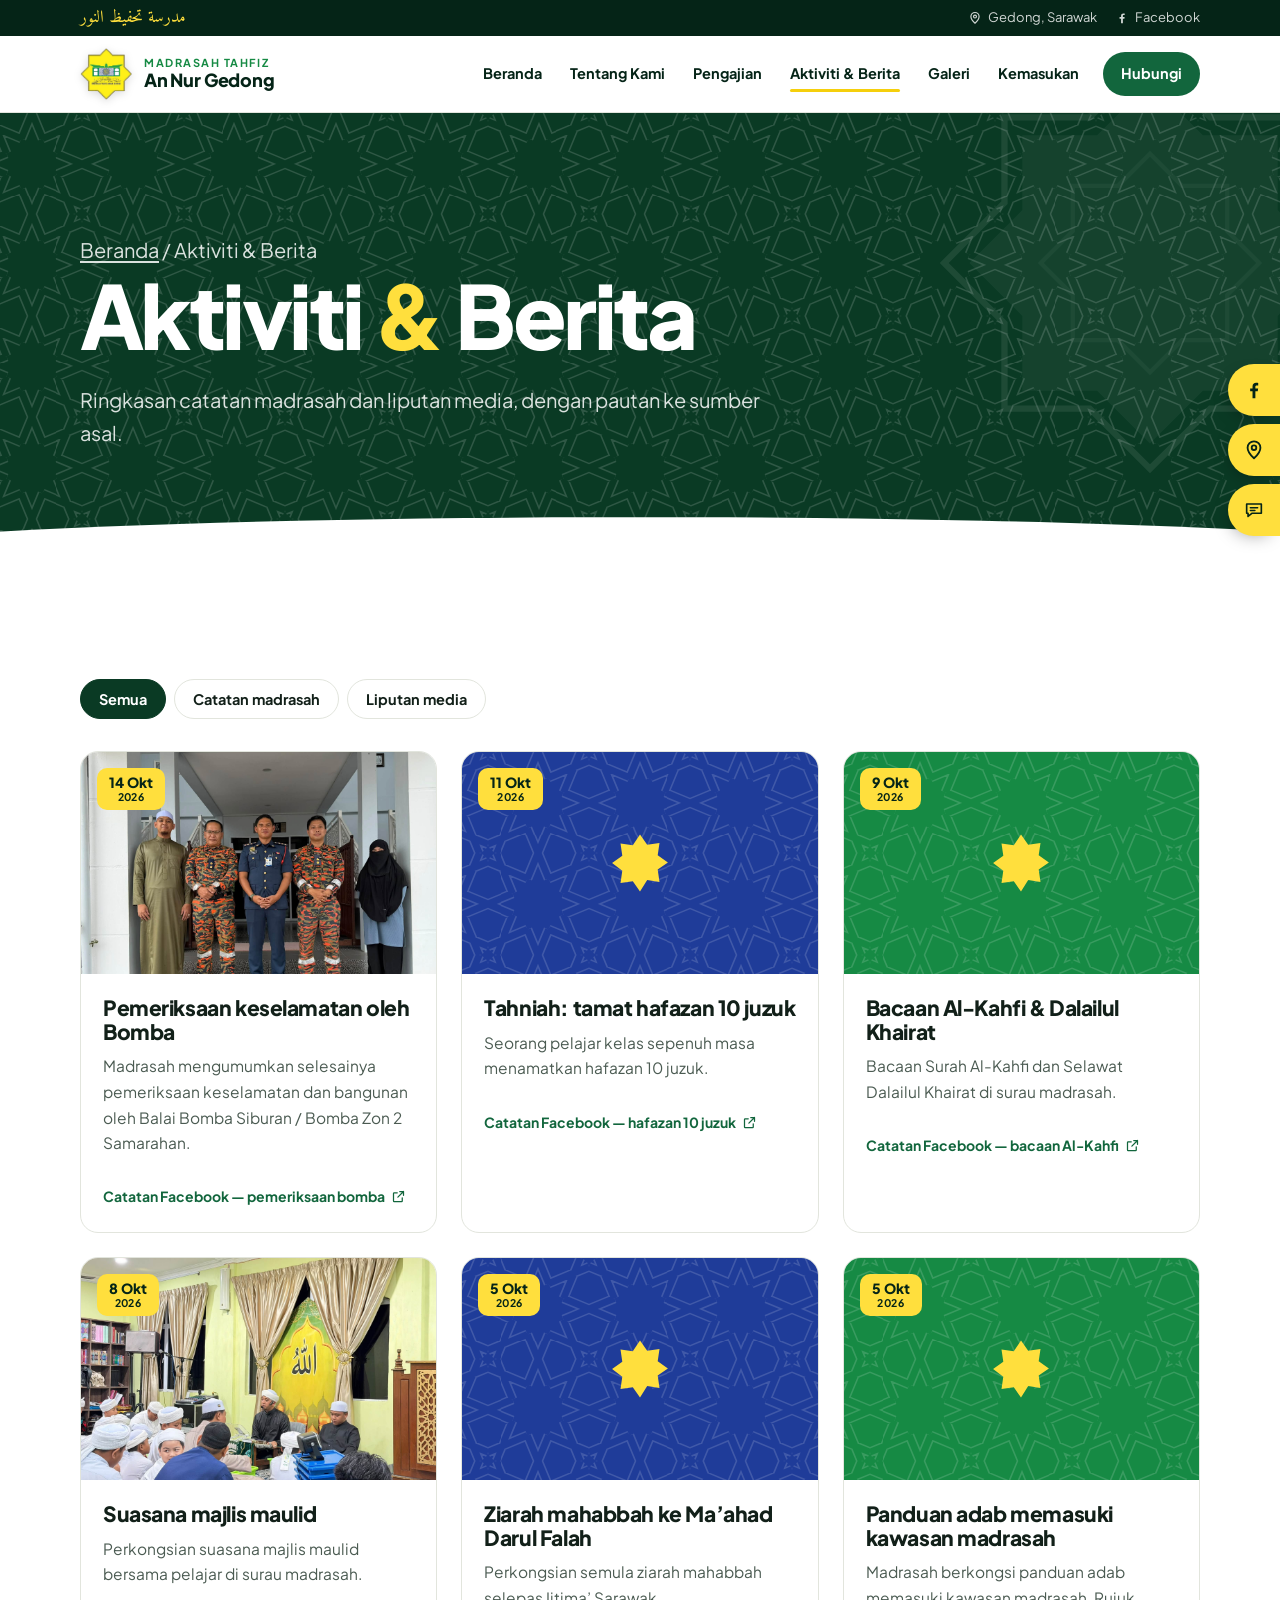
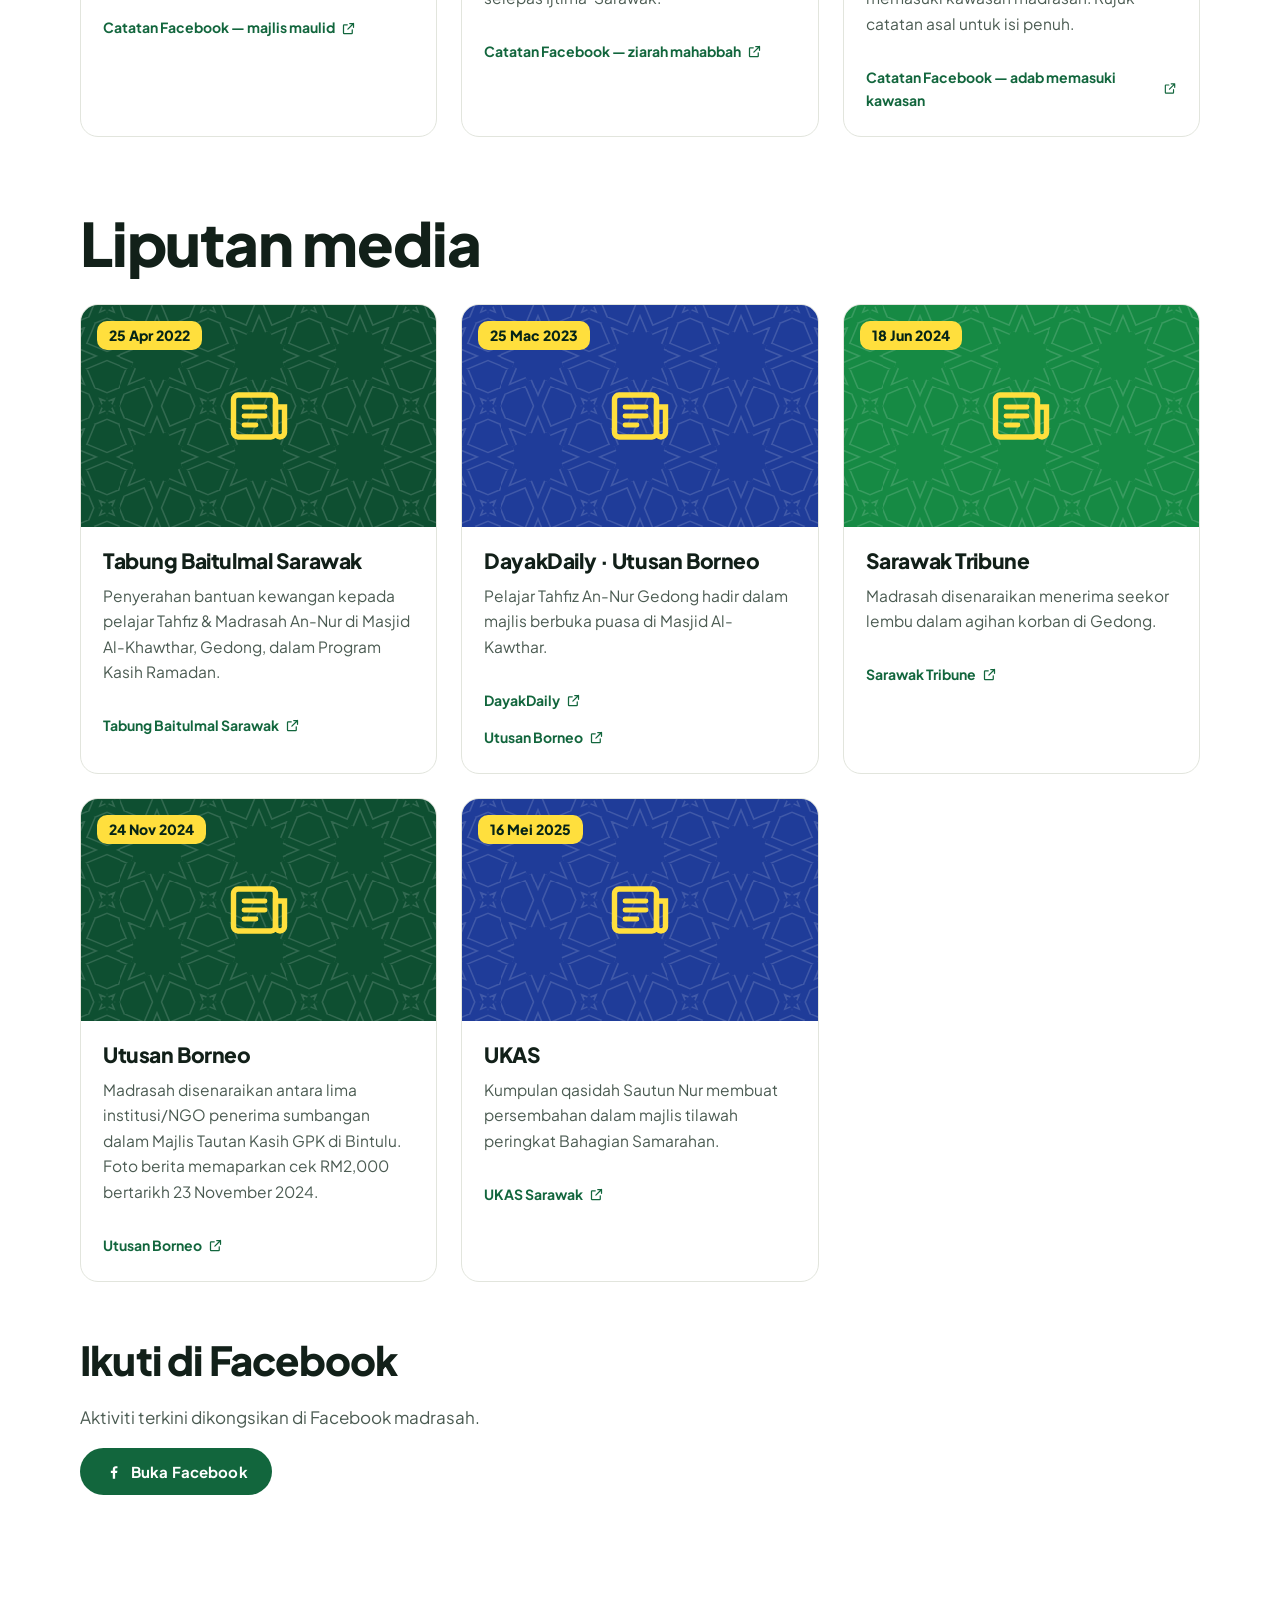
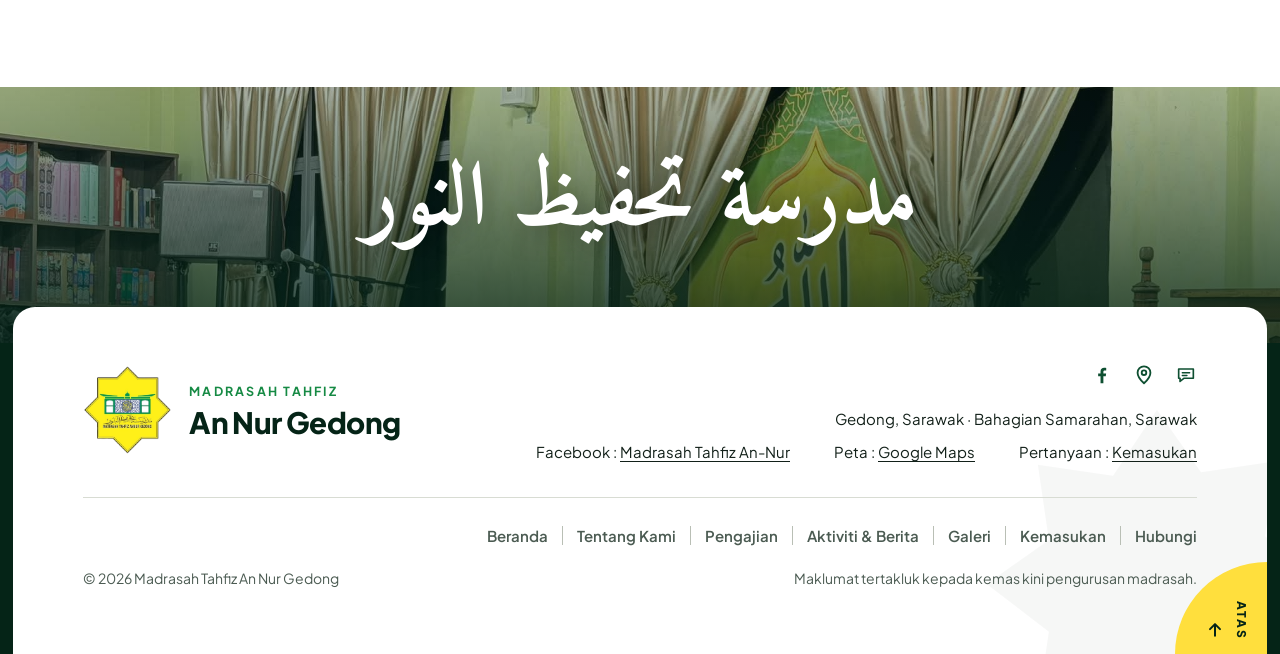
==== aktiviti.html @ 09a15e5c "Laman Madrasah Tahfiz An Nur Gedong — versi pratonton awam Co-Authored-By: Claude Sonnet 5.5 <norepl" ====
<!doctype html>
<html lang="ms">
<head>
  <meta charset="utf-8">
  <meta name="viewport" content="width=device-width, initial-scale=1">
  <title>Aktiviti & Berita — Madrasah Tahfiz An Nur Gedong</title>
  <meta name="description" content="Aktiviti madrasah dan liputan media mengenai Madrasah Tahfiz An Nur Gedong.">
  <!-- Draf: buang baris noindex apabila laman diluluskan untuk diterbitkan -->
  <meta name="robots" content="noindex, nofollow">
  <meta name="theme-color" content="#0A3A24">
  <link rel="icon" href="assets/img/logo/logo-asal-lutsinar.png">
  <link rel="preconnect" href="https://fonts.googleapis.com">
  <link rel="preconnect" href="https://fonts.gstatic.com" crossorigin>
  <link rel="stylesheet" href="https://fonts.googleapis.com/css2?family=Amiri:wght@400;700&family=Plus+Jakarta+Sans:wght@400;500;600;700;800&display=swap">
  <link rel="stylesheet" href="assets/css/gaya.css">
</head>
<body data-halaman="aktiviti">
  <div id="kepala"></div>
  <main id="utama" tabindex="-1">
    <noscript><div style="padding:40px 20px;text-align:center">Sila hidupkan JavaScript untuk memaparkan laman ini.</div></noscript>
  </main>
  <div id="kaki"></div>
  <script src="kandungan/kandungan.js"></script>
  <script src="assets/js/app.js"></script>
</body>
</html>
---- assets/css/gaya.css ----
/* =========================================================
   Madrasah Tahfiz An Nur Gedong — gaya laman
   Warna diambil daripada logo: hijau, kuning, biru
   ========================================================= */

:root {
  --hijau-950: #052417;
  --hijau-900: #0A3A24;
  --hijau-800: #0E4F31;
  --hijau-700: #12663D;
  --hijau-600: #168A44;
  --hijau-100: #DDF0E2;
  --hijau-50:  #EFF7F1;

  --kuning-500: #F5CF0C;
  --kuning-400: #FFDF3D;
  --kuning-200: #FFF0A3;
  --kuning-50:  #FFFBE6;

  --biru-950: #0C1A45;
  --biru-900: #13286A;
  --biru-700: #1F3C99;
  --biru-500: #3A5BC7;
  --biru-100: #E3E9FA;

  --krim: #FAF8F1;
  --putih: #FFFFFF;
  --teks: #122019;
  --teks-lembut: #4B5B52;
  --garis: #E2E5DD;

  --fon: "Plus Jakarta Sans", system-ui, -apple-system, "Segoe UI", sans-serif;
  --fon-arab: "Amiri", "Traditional Arabic", serif;

  --lebar: 1200px;
  --gutter: clamp(16px, 4vw, 40px);
  --radius: 18px;
  --radius-kecil: 10px;
  --bayang: 0 18px 40px -18px rgba(5, 36, 23, .35);
  --peralihan: 240ms cubic-bezier(.2, .7, .2, 1);

  --tinggi-kepala: 76px;
}

*, *::before, *::after { box-sizing: border-box; }

html { scroll-behavior: smooth; -webkit-text-size-adjust: 100%; }
@media (prefers-reduced-motion: reduce) {
  html { scroll-behavior: auto; }
  *, *::before, *::after { animation-duration: .01ms !important; animation-iteration-count: 1 !important; transition-duration: .01ms !important; }
}

body.ada-bar-draf { padding-bottom: 52px; }
@media (max-width: 720px) {
  body.ada-bar-draf { padding-bottom: 84px; }
  .bar-draf__teks > span { display: none; }
  .bar-draf .bekas { flex-wrap: nowrap; gap: 8px; }
  .bar-draf button, .bar-draf a { font-size: 12px; padding: 5px 9px; }
}
body {
  margin: 0;
  font-family: var(--fon);
  font-size: 17px;
  line-height: 1.65;
  color: var(--teks);
  background: var(--putih);
  overflow-x: hidden;
}

img { max-width: 100%; display: block; }
a { color: var(--hijau-700); text-underline-offset: 3px; }
a:hover { color: var(--hijau-900); }
h1, h2, h3, h4 { line-height: 1.12; margin: 0 0 .5em; letter-spacing: -.02em; font-weight: 800; }
p { margin: 0 0 1em; }
ul { padding-left: 1.2em; }

:focus-visible { outline: 3px solid var(--kuning-500); outline-offset: 3px; border-radius: 4px; }

.sr-only { position: absolute; width: 1px; height: 1px; padding: 0; margin: -1px; overflow: hidden; clip: rect(0,0,0,0); white-space: nowrap; border: 0; }

.lompat {
  position: absolute; left: 16px; top: -60px; z-index: 200;
  background: var(--kuning-400); color: var(--hijau-950); padding: 10px 16px;
  border-radius: 999px; font-weight: 700; text-decoration: none;
}
.lompat:focus { top: 12px; }

.bekas { width: 100%; max-width: var(--lebar); margin: 0 auto; padding: 0 var(--gutter); }

.arab { font-family: var(--fon-arab); direction: rtl; font-weight: 700; }

/* ---------- Butang ---------- */
.btn {
  display: inline-flex; align-items: center; gap: .55em;
  padding: .85em 1.5em; border-radius: 999px;
  font: 700 15px/1.2 var(--fon); letter-spacing: .01em;
  text-decoration: none; border: 2px solid transparent; cursor: pointer;
  transition: transform var(--peralihan), background var(--peralihan), color var(--peralihan), border-color var(--peralihan);
}
.btn:hover { transform: translateY(-2px); }
.btn svg { width: 18px; height: 18px; flex: none; }
.btn--kuning { background: var(--kuning-400); color: var(--hijau-950); }
.btn--kuning:hover { background: var(--kuning-500); color: var(--hijau-950); }
.btn--hijau { background: var(--hijau-700); color: #fff; }
.btn--hijau:hover { background: var(--hijau-800); color: #fff; }
.btn--garis { border-color: currentColor; color: inherit; background: transparent; }
.btn--garis-putih { border-color: rgba(255,255,255,.7); color: #fff; }
.btn--garis-putih:hover { background: #fff; color: var(--hijau-900); border-color: #fff; }
.btn[disabled], .btn[aria-disabled="true"] { opacity: .55; cursor: not-allowed; transform: none; }

/* ---------- Bar draf & lencana status ---------- */
.bar-draf {
  position: fixed; left: 0; right: 0; bottom: 0; z-index: 120; box-shadow: 0 -8px 24px -12px rgba(0,0,0,.35);
  background: repeating-linear-gradient(-45deg, var(--kuning-400) 0 14px, var(--kuning-500) 14px 28px);
  color: var(--hijau-950); font-size: 14px; font-weight: 600;
}
.bar-draf .bekas { display: flex; gap: 12px 20px; align-items: center; justify-content: space-between; flex-wrap: wrap; padding-top: 8px; padding-bottom: 8px; }
.bar-draf__teks { display: flex; gap: 10px; align-items: center; }
.bar-draf__teks strong { background: var(--hijau-950); color: var(--kuning-400); padding: 2px 10px; border-radius: 999px; font-size: 12px; letter-spacing: .08em; text-transform: uppercase; }
.bar-draf__aksi { display: flex; gap: 8px; flex-wrap: wrap; }
.bar-draf button, .bar-draf a {
  font: 700 13px var(--fon); padding: 6px 12px; border-radius: 999px; cursor: pointer;
  background: rgba(255,255,255,.75); border: 1px solid rgba(5,36,23,.25); color: var(--hijau-950); text-decoration: none;
}
.bar-draf button:hover, .bar-draf a:hover { background: #fff; }
.mod-awam .bar-draf { background: var(--hijau-950); color: #fff; }
.mod-awam .bar-draf__teks strong { background: var(--kuning-400); color: var(--hijau-950); }

.lencana {
  display: inline-flex; align-items: center; gap: 5px; vertical-align: middle;
  font: 700 11px/1.3 var(--fon); letter-spacing: .03em; text-transform: uppercase;
  padding: 3px 8px; border-radius: 6px; border: 1px solid; text-decoration: none; white-space: nowrap;
  margin: 2px 4px 2px 0;
}
.lencana::before { content: ""; width: 6px; height: 6px; border-radius: 50%; background: currentColor; }
a.lencana:hover { filter: brightness(.9); }
.lencana--rasmi { color: #0B5D2E; background: #E1F5E7; border-color: #9FD7B1; }
.lencana--facebook { color: #1F3C99; background: #E6ECFC; border-color: #A9BCF0; }
.lencana--media { color: #6B3FA0; background: #F1EAFB; border-color: #CDB6EE; }
.lencana--sekunder { color: #8A5A00; background: #FFF3D6; border-color: #F0CF85; }
.lencana--perlu-sahkan { color: #A12B12; background: #FFE9E2; border-color: #F5B4A1; }
.lencana--editorial { color: #4A4F57; background: #EEF0F2; border-color: #C7CCD3; }
.nota-draf {
  display: block; margin-top: 8px; padding: 8px 12px; border-left: 3px solid #F5B4A1;
  background: #FFF6F2; color: #7A2A16; font-size: 13.5px; line-height: 1.5; border-radius: 0 8px 8px 0;
}
.atas-gelap .nota-draf { background: rgba(255,255,255,.1); color: #FFD9CC; border-left-color: #F5B4A1; }
.mod-awam .lencana, .mod-awam .nota-draf, .mod-awam [data-draf-sahaja] { display: none !important; }

/* ---------- Kepala (header) ---------- */
.kepala { position: sticky; top: 0; z-index: 100; }
.kepala__utiliti { background: var(--hijau-950); color: rgba(255,255,255,.82); font-size: 13px; }
.kepala__utiliti .bekas { display: flex; justify-content: space-between; align-items: center; height: 36px; gap: 16px; }
.kepala__utiliti a { color: rgba(255,255,255,.82); text-decoration: none; display: inline-flex; gap: 6px; align-items: center; }
.kepala__utiliti a:hover { color: var(--kuning-400); }
.kepala__utiliti svg { width: 14px; height: 14px; }
.kepala__utiliti .arab { font-size: 17px; color: var(--kuning-400); font-weight: 400; white-space: nowrap; }
.kepala__utiliti-kanan { display: flex; gap: 18px; }
.kepala__lokasi { display: inline-flex; gap: 6px; align-items: center; }

.kepala__utama { background: rgba(255,255,255,.97); backdrop-filter: blur(10px); border-bottom: 1px solid var(--garis); transition: background var(--peralihan), border-color var(--peralihan), box-shadow var(--peralihan); }
.kepala__utama .bekas { display: flex; align-items: center; justify-content: space-between; height: var(--tinggi-kepala); gap: 20px; }

.jenama { display: flex; align-items: center; gap: 12px; text-decoration: none; color: var(--hijau-950); min-width: 0; }
.jenama img { width: 52px; height: 52px; object-fit: contain; flex: none; filter: drop-shadow(0 2px 4px rgba(0,0,0,.15)); }
.jenama__teks { display: flex; flex-direction: column; line-height: 1.15; min-width: 0; }
.jenama__kecil { font-size: 11px; font-weight: 700; letter-spacing: .14em; text-transform: uppercase; color: var(--hijau-600); }
.jenama__besar { font-size: 18px; font-weight: 800; letter-spacing: -.01em; white-space: nowrap; }

.nav { display: flex; align-items: center; gap: 4px; }
.nav a {
  position: relative; padding: 10px 12px; font-size: 14.5px; font-weight: 700; color: var(--hijau-950);
  text-decoration: none; border-radius: 8px; white-space: nowrap;
}
.nav a::after {
  content: ""; position: absolute; left: 12px; right: 12px; bottom: 4px; height: 3px; border-radius: 3px;
  background: var(--kuning-500); transform: scaleX(0); transform-origin: left; transition: transform var(--peralihan);
}
.nav a:hover::after, .nav a[aria-current="page"]::after { transform: scaleX(1); }
.nav .nav__cta { background: var(--hijau-700); color: #fff; padding: 10px 18px; border-radius: 999px; margin-left: 8px; }
.nav .nav__cta::after { display: none; }
.nav .nav__cta:hover { background: var(--hijau-800); color: #fff; }

.butang-menu {
  display: none; width: 46px; height: 46px; border-radius: 12px; border: 1px solid var(--garis);
  background: #fff; cursor: pointer; align-items: center; justify-content: center; color: var(--hijau-950);
}
.butang-menu svg { width: 22px; height: 22px; }

/* Kepala lutsinar di atas hero beranda */
.ada-hero .kepala { position: fixed; left: 0; right: 0; }
.ada-hero .kepala:not(.kepala--pekat) .kepala__utama { background: transparent; border-color: transparent; backdrop-filter: none; }
.ada-hero .kepala:not(.kepala--pekat) .jenama,
.ada-hero .kepala:not(.kepala--pekat) .nav a:not(.nav__cta) { color: #fff; }
.ada-hero .kepala:not(.kepala--pekat) .jenama__kecil { color: var(--kuning-400); }
.ada-hero .kepala:not(.kepala--pekat) .nav .nav__cta { background: var(--kuning-400); color: var(--hijau-950); }
.ada-hero .kepala:not(.kepala--pekat) .butang-menu { background: rgba(255,255,255,.12); border-color: rgba(255,255,255,.35); color: #fff; }
.kepala--pekat .kepala__utama { box-shadow: 0 6px 24px -12px rgba(5,36,23,.35); }

@media (max-width: 1080px) {
  .butang-menu { display: inline-flex; }
  .nav {
    position: fixed; inset: 0; z-index: 150; flex-direction: column; align-items: stretch; justify-content: flex-start;
    gap: 2px; padding: 96px var(--gutter) 32px; background: var(--hijau-950);
    transform: translateX(100%); transition: transform 320ms cubic-bezier(.2,.7,.2,1); overflow-y: auto; visibility: hidden;
  }
  .nav.terbuka { transform: none; visibility: visible; }
  .nav a, .ada-hero .kepala:not(.kepala--pekat) .nav a:not(.nav__cta) { color: #fff; font-size: 22px; padding: 14px 4px; border-bottom: 1px solid rgba(255,255,255,.1); border-radius: 0; }
  .nav a::after { left: 4px; right: auto; width: 40px; bottom: 8px; }
  .nav .nav__cta { margin: 20px 0 0; text-align: center; justify-content: center; background: var(--kuning-400); color: var(--hijau-950); border-radius: 999px; border: 0; }
  .nav__tutup { position: absolute; top: 22px; right: var(--gutter); }
  .kepala__lokasi { display: none; }
}
@media (min-width: 1081px) { .nav__tutup { display: none; } }
@media (max-width: 480px) {
  .jenama__besar { font-size: 15px; }
  .jenama img { width: 44px; height: 44px; }
  .jenama__kecil { font-size: 10px; }
}

/* Corak bintang lapan rapat berjalur, gaya Mamluk (janaan geometri Islamik 4.8.8) */
.corak { background-image: url("../img/corak-bintang-lapan.svg"); background-size: 101.4px 101.4px; background-position: center top; }
.corak--gelap { background-image: url("../img/corak-bintang-lapan-gelap.svg"); background-size: 101.4px 101.4px; background-position: center top; }
.bintang-hiasan { position: absolute; pointer-events: none; color: currentColor; }

/* ---------- HERO beranda ---------- */
.hero {
  position: relative; min-height: 100svh; min-height: 100vh; display: grid; place-items: center;
  color: #fff; overflow: hidden; isolation: isolate; background-color: var(--hijau-950);
}
@supports (min-height: 100svh) { .hero { min-height: 100svh; } }
.hero__latar { position: absolute; inset: 0; z-index: -2; }
.hero__latar img { width: 100%; height: 100%; object-fit: cover; object-position: center 40%; transform: scale(1.06); animation: zum 18s ease-out forwards; }
@keyframes zum { to { transform: scale(1); } }
.hero::before {
  content: ""; position: absolute; inset: 0; z-index: -1;
  background:
    radial-gradient(ellipse at 50% 45%, rgba(5,36,23,.35), rgba(5,36,23,.82) 70%),
    linear-gradient(180deg, rgba(5,36,23,.55) 0%, rgba(5,36,23,.2) 35%, rgba(5,36,23,.75) 100%);
}
.hero__bingkai {
  position: absolute; z-index: -1; inset: calc(36px + var(--tinggi-kepala) + 18px) clamp(14px, 3vw, 44px) 150px;
  border: 3px solid var(--kuning-400); border-radius: 4px; pointer-events: none;
  box-shadow: inset 0 0 0 1px rgba(255,223,61,.25);
}
.hero__bingkai::before, .hero__bingkai::after {
  content: ""; position: absolute; width: 22px; height: 22px; background: var(--kuning-400);
  clip-path: polygon(50% 0, 64% 36%, 100% 50%, 64% 64%, 50% 100%, 36% 64%, 0 50%, 36% 36%);
}
.hero__bingkai::before { top: -12px; left: -12px; }
.hero__bingkai::after { bottom: -12px; right: -12px; }

.hero__isi { text-align: center; padding: calc(var(--tinggi-kepala) + 100px) var(--gutter) 230px; max-width: 980px; }
.hero__arab { font-size: clamp(30px, 4.6vw, 52px); color: var(--kuning-400); margin: 0 0 6px; line-height: 1.5; font-weight: 700; text-shadow: 0 2px 18px rgba(0,0,0,.35); }
.hero__judul { margin: 0; text-shadow: 0 4px 30px rgba(0,0,0,.35); }
.hero__judul span { display: block; }
.hero__judul-kecil { font-size: clamp(15px, 1.7vw, 20px); font-weight: 700; letter-spacing: .32em; text-transform: uppercase; color: #fff; }
.hero__judul-besar {
  font-size: clamp(76px, 13vw, 180px); font-weight: 800; letter-spacing: -.045em; line-height: .9; margin: .06em 0 .02em;
  background: linear-gradient(180deg, #FFF3A6 0%, var(--kuning-400) 45%, var(--kuning-500) 100%);
  -webkit-background-clip: text; background-clip: text; color: transparent;
}
.hero__judul-lokasi { font-size: clamp(18px, 2.4vw, 30px); font-weight: 800; letter-spacing: .2em; text-transform: uppercase; }
.hero__lokasi { display: inline-flex; align-items: center; gap: 8px; margin-top: 18px; font-size: 15px; font-weight: 600; color: rgba(255,255,255,.88); }
.hero__lokasi svg { width: 16px; height: 16px; color: var(--kuning-400); }
.hero__intro { max-width: 640px; margin: 18px auto 0; font-size: clamp(16px, 1.4vw, 18.5px); color: rgba(255,255,255,.9); }
.hero__aksi { display: flex; gap: 12px; justify-content: center; flex-wrap: wrap; margin-top: 28px; }
.hero__kapsyen {
  position: absolute; right: clamp(20px, 4vw, 60px); bottom: 168px; z-index: 1; max-width: 300px;
  font-size: 12px; line-height: 1.45; color: rgba(255,255,255,.75); text-align: right;
}
.hero__tatal {
  position: absolute; left: 50%; bottom: 172px; transform: translateX(-50%);
  width: 38px; height: 38px; border-radius: 50%; background: var(--kuning-400); color: var(--hijau-950);
  display: grid; place-items: center; animation: lantun 2.2s ease-in-out infinite;
}
.hero__tatal svg { width: 18px; height: 18px; }
@keyframes lantun { 50% { transform: translate(-50%, 6px); } }
.hero__siluet { position: absolute; left: 0; right: 0; bottom: -1px; z-index: 0; pointer-events: none; }
.hero__siluet .gelombang { display: block; width: 100%; height: 90px; }
.hero__siluet .masjid { position: absolute; left: 50%; bottom: 62px; width: min(440px, 70vw); transform: translateX(-50%); }
@media (max-width: 720px) {
  .hero__bingkai { inset: calc(36px + var(--tinggi-kepala) + 12px) 12px 120px; }
  .hero__isi { padding-bottom: 170px; }
  .hero__kapsyen { display: none; }
  .hero__tatal { bottom: 132px; }
  .hero__siluet .gelombang { height: 60px; }
  .hero__siluet .masjid { bottom: 42px; }
}

/* ---------- Ticker ---------- */
.ticker { background: var(--hijau-950); color: #fff; position: relative; display: flex; align-items: stretch; overflow: hidden; border-bottom: 4px solid var(--kuning-400); }
.ticker__label {
  flex: none; display: flex; align-items: center; gap: 8px; padding: 0 20px 0 var(--gutter);
  background: var(--kuning-400); color: var(--hijau-950); font-weight: 800; font-size: 13px; letter-spacing: .1em; text-transform: uppercase;
  clip-path: polygon(0 0, 100% 0, calc(100% - 14px) 100%, 0 100%); padding-right: 30px;
}
.ticker__jalur { flex: 1; overflow: hidden; mask-image: linear-gradient(90deg, transparent, #000 4%, #000 96%, transparent); }
.ticker__senarai { display: flex; width: max-content; animation: tatal-ticker 48s linear infinite; list-style: none; margin: 0; padding: 0; }
.ticker.jeda .ticker__senarai { animation-play-state: paused; }
.ticker:hover .ticker__senarai, .ticker:focus-within .ticker__senarai { animation-play-state: paused; }
@keyframes tatal-ticker { to { transform: translateX(-50%); } }
.ticker__senarai li { display: flex; align-items: center; }
.ticker__senarai a { display: flex; align-items: center; gap: 12px; padding: 16px 28px; color: #fff; text-decoration: none; font-weight: 700; font-size: 16px; white-space: nowrap; border-right: 1px solid rgba(255,255,255,.14); }
.ticker__senarai a:hover { color: var(--kuning-400); }
.ticker__senarai time { font-size: 12px; font-weight: 700; color: var(--kuning-400); letter-spacing: .06em; text-transform: uppercase; }
.ticker__jeda { flex: none; width: 52px; border: 0; background: var(--hijau-900); color: #fff; cursor: pointer; display: grid; place-items: center; }
.ticker__jeda:hover { background: var(--hijau-800); }
.ticker__jeda svg { width: 16px; height: 16px; }
@media (max-width: 600px) { .ticker__label span { display: none; } .ticker__label { padding-right: 24px; } }

/* ---------- Bahagian am ---------- */
.seksyen { padding: clamp(64px, 9vw, 120px) 0; position: relative; }
.seksyen--krim { background-color: var(--krim); }
.seksyen--hijau { background-color: var(--hijau-900); color: #fff; }
.label-atas {
  display: inline-flex; align-items: center; gap: 10px; font-size: 13px; font-weight: 800; letter-spacing: .16em; text-transform: uppercase; color: var(--hijau-600); margin-bottom: 14px;
}
.label-atas::before { content: ""; width: 14px; height: 14px; background: var(--kuning-500); clip-path: polygon(50% 0, 64% 36%, 100% 50%, 64% 64%, 50% 100%, 36% 64%, 0 50%, 36% 36%); }
.atas-gelap .label-atas { color: var(--kuning-400); }
.tajuk-seksyen { font-size: clamp(34px, 5vw, 60px); }
.tajuk-sorot { color: var(--hijau-600); }
.atas-gelap .tajuk-sorot { color: var(--kuning-400); }
.pendahuluan { font-size: clamp(17px, 1.5vw, 19px); color: var(--teks-lembut); max-width: 680px; }
.atas-gelap .pendahuluan { color: rgba(255,255,255,.82); }
.kepala-seksyen { display: flex; justify-content: space-between; align-items: end; gap: 24px; flex-wrap: wrap; margin-bottom: 44px; }
.kepala-seksyen .tajuk-seksyen { margin: 0; }
.pautan-anak-panah { display: inline-flex; align-items: center; gap: 8px; font-weight: 800; text-decoration: none; color: var(--hijau-700); }
.pautan-anak-panah svg { width: 18px; height: 18px; transition: transform var(--peralihan); }
.pautan-anak-panah:hover svg { transform: translateX(4px); }
.atas-gelap .pautan-anak-panah { color: var(--kuning-400); }

/* ---------- Pengenalan (wordmark besar) ---------- */
.pengenalan { display: grid; grid-template-columns: 1.05fr 1fr; gap: clamp(32px, 6vw, 90px); align-items: center; }
.wordmark { position: relative; }
.wordmark__teks { font-size: clamp(96px, 15vw, 210px); font-weight: 800; letter-spacing: -.06em; line-height: .82; color: var(--biru-700); margin: 0; }
.wordmark__teks span { color: var(--hijau-600); display: block; }
.wordmark__arab { font-size: clamp(28px, 3.4vw, 44px); color: var(--hijau-700); margin-top: 18px; font-weight: 400; text-align: left; }
.wordmark .bintang-hiasan { right: 4%; top: -14%; width: 120px; color: var(--kuning-500); opacity: .9; }
.pengenalan__teks p { font-size: 18px; color: var(--teks-lembut); }
.pengenalan__teks .besar { font-size: clamp(20px, 2vw, 24px); color: var(--teks); font-weight: 600; line-height: 1.45; }
@media (max-width: 860px) { .pengenalan { grid-template-columns: 1fr; } }

/* ---------- Mengenali An Nur (panel bertab berwarna) ---------- */
.mengenali { --latar: var(--hijau-900); background-color: var(--latar); color: #fff; transition: background-color 600ms ease; padding: clamp(64px, 8vw, 110px) 0 clamp(40px, 5vw, 64px); position: relative; overflow: hidden; }
.mengenali__khat { position: absolute; top: clamp(8px, 2vw, 24px); right: clamp(-20px, 2vw, 48px); font-size: clamp(140px, 22vw, 300px); line-height: 1; color: var(--kuning-400); opacity: .08; pointer-events: none; user-select: none; }
.mengenali .bekas { position: relative; }
.mengenali__judul { display: flex; flex-direction: column; align-items: flex-start; gap: 10px; margin-bottom: clamp(32px, 4vw, 48px); }
.mengenali__label { display: inline-flex; align-items: center; gap: 12px; font-size: 14px; font-weight: 700; letter-spacing: .18em; text-transform: uppercase; color: rgba(255,255,255,.78); }
.mengenali__label::before { content: ""; width: 32px; height: 3px; border-radius: 2px; background: var(--kuning-400); }
.mengenali__nama { font-size: clamp(64px, 10vw, 136px); font-weight: 800; line-height: .95; letter-spacing: -.04em; }
.mengenali__nama .garis { color: transparent; -webkit-text-stroke: clamp(1.5px, .2vw, 2.5px) var(--kuning-400); }
.mengenali__panel { display: grid; grid-template-columns: 1fr 1.05fr; gap: clamp(28px, 5vw, 72px); align-items: center; min-height: 380px; }
.mengenali__panel[hidden] { display: none; }
.mengenali__panel h3 { font-size: clamp(30px, 3.6vw, 46px); color: var(--kuning-400); }
.mengenali__panel p { color: rgba(255,255,255,.9); font-size: 18px; max-width: 520px; }
.mengenali__cip { display: flex; flex-wrap: wrap; gap: 8px; margin: 18px 0 8px; padding: 0; list-style: none; }
.mengenali__cip li { padding: 6px 14px; border-radius: 999px; background: rgba(255,255,255,.12); border: 1px solid rgba(255,255,255,.22); font-weight: 600; font-size: 14.5px; }
.kad-media { display: grid; grid-template-columns: 120px 1fr; border-radius: var(--radius); overflow: hidden; min-height: 340px; box-shadow: 0 30px 60px -30px rgba(0,0,0,.6); background: color-mix(in srgb, var(--latar) 78%, #000); transition: background-color 600ms ease; }
.kad-media__sisi { background: var(--kuning-400); color: var(--hijau-950); display: flex; flex-direction: column; align-items: center; justify-content: center; gap: 12px; padding: 16px 8px; text-align: center; font-size: 12px; font-weight: 800; letter-spacing: .08em; text-transform: uppercase; line-height: 1.25; }
.kad-media__sisi svg { width: 46px; height: 46px; }
.kad-media__isi { position: relative; overflow: hidden; }
.kad-media__isi img { width: 100%; height: 100%; object-fit: cover; position: absolute; inset: 0; }
.kad-media__isi figcaption { position: absolute; left: 0; right: 0; bottom: 0; padding: 30px 16px 12px; font-size: 12.5px; line-height: 1.4; background: linear-gradient(transparent, rgba(0,0,0,.7)); color: rgba(255,255,255,.92); }
.kad-media__corak { position: absolute; inset: 18px; display: grid; place-items: center; text-align: center; padding: 16px; border: 1px solid rgba(255,223,61,.28); border-radius: calc(var(--radius) - 8px); }
.kad-media__corak .arab { display: block; white-space: nowrap; font-size: clamp(52px, 6.4vw, 92px); color: rgba(255,255,255,.94); font-weight: 700; line-height: 1.35; }
.kad-media__corak .kod { font-size: clamp(30px, 4vw, 46px); font-weight: 800; letter-spacing: -.02em; }
.kad-media__corak small { display: block; text-align: center; font-size: 12.5px; font-weight: 700; letter-spacing: .16em; text-transform: uppercase; color: var(--kuning-400); margin-top: 10px; }

.tab-bar { margin-top: clamp(40px, 5vw, 64px); background: rgba(255,255,255,.14); border: 1px solid rgba(255,255,255,.25); padding: 6px; border-radius: 16px; display: flex; gap: 4px; overflow-x: auto; scrollbar-width: none; }
.tab-bar::-webkit-scrollbar { display: none; }
.tab-bar button {
  flex: 1 0 auto; border: 0; background: rgba(255,255,255,.88); color: var(--hijau-950); font: 700 14.5px var(--fon);
  padding: 14px 18px; border-radius: 11px; cursor: pointer; white-space: nowrap; transition: background var(--peralihan), color var(--peralihan);
}
.tab-bar button:hover { background: #fff; }
.tab-bar button[aria-selected="true"] { background: var(--kuning-400); color: var(--hijau-950); box-shadow: 0 6px 16px -8px rgba(0,0,0,.5); }
@media (max-width: 860px) {
  .mengenali__panel { grid-template-columns: 1fr; min-height: 0; }
  .kad-media { grid-template-columns: 84px 1fr; min-height: 260px; }
  .kad-media__sisi svg { width: 34px; height: 34px; }
  .kad-media__sisi { font-size: 10.5px; }
}

/* ---------- Kad peringkat ---------- */
.peringkat { display: grid; grid-template-columns: repeat(3, 1fr); gap: 4px; border-radius: var(--radius); overflow: hidden; }
.kad-peringkat {
  position: relative; min-height: 360px; padding: 32px 28px; color: #fff; display: flex; flex-direction: column; justify-content: space-between;
  overflow: hidden; isolation: isolate; transition: transform var(--peralihan);
}
.kad-peringkat:nth-child(1) { background-color: var(--hijau-700); }
.kad-peringkat:nth-child(2) { background-color: var(--biru-700); }
.kad-peringkat:nth-child(3) { background-color: var(--hijau-900); }
.kad-peringkat .bintang-hiasan { right: -70px; bottom: -70px; width: 260px; opacity: .14; z-index: -1; transition: transform 800ms ease; }
.kad-peringkat:hover .bintang-hiasan { transform: rotate(45deg) scale(1.08); }
.kad-peringkat__no { font-size: 15px; font-weight: 800; letter-spacing: .14em; color: var(--kuning-400); }
.kad-peringkat h3 { font-size: clamp(30px, 3.2vw, 40px); margin: 8px 0 12px; }
.kad-peringkat p { color: rgba(255,255,255,.88); margin: 0; font-size: 16px; }
.kad-peringkat__garis { width: 44px; height: 4px; background: var(--kuning-400); border-radius: 4px; margin-top: 22px; }
@media (max-width: 860px) { .peringkat { grid-template-columns: 1fr; } .kad-peringkat { min-height: 240px; } }

/* ---------- Sepintas lalu (fakta) ---------- */
.sepintas-kepala { position: relative; margin-bottom: 56px; display: flex; align-items: center; }
.sepintas-kepala .gergasi { font-size: clamp(64px, 10vw, 140px); font-weight: 800; letter-spacing: -.05em; line-height: .85; color: var(--biru-700); position: relative; z-index: 2; margin: 0; }
.sepintas-kepala .jalur { margin: 0 0 0 clamp(20px, 3vw, 36px); padding-left: clamp(20px, 3vw, 36px); border-left: 3px solid var(--kuning-500); font-size: clamp(26px, 3vw, 40px); font-weight: 700; letter-spacing: -.02em; line-height: 1.1; color: var(--hijau-600); }
.grid-fakta { display: grid; grid-template-columns: repeat(2, 1fr); column-gap: clamp(32px, 6vw, 80px); }
.fakta { display: grid; grid-template-columns: minmax(150px, auto) 1fr; gap: 20px; align-items: center; padding: 28px 0; border-bottom: 1px solid var(--garis); }
.fakta__nilai { font-size: clamp(30px, 3.4vw, 44px); font-weight: 800; letter-spacing: -.03em; color: var(--biru-700); line-height: 1; }
.fakta__label { color: var(--teks); font-weight: 500; }
.fakta__label small { display: block; color: var(--teks-lembut); font-size: 14px; margin-top: 2px; }
@media (max-width: 860px) {
  .grid-fakta { grid-template-columns: 1fr; }
  .sepintas-kepala { flex-direction: column; align-items: flex-start; }
  .sepintas-kepala .jalur { margin: 14px 0 0; padding-left: 16px; }
}
@media (max-width: 480px) { .fakta { grid-template-columns: 1fr; gap: 6px; } }

/* ---------- Kad aktiviti ---------- */
.grid-aktiviti { display: grid; grid-template-columns: repeat(3, 1fr); gap: 24px; }
.kad-aktiviti { display: flex; flex-direction: column; background: #fff; border-radius: var(--radius); overflow: hidden; border: 1px solid var(--garis); transition: transform var(--peralihan), box-shadow var(--peralihan); }
.kad-aktiviti:hover { transform: translateY(-4px); box-shadow: var(--bayang); }
.kad-aktiviti__media { aspect-ratio: 16 / 10; position: relative; overflow: hidden; background-color: var(--hijau-800); }
.kad-aktiviti__media img { width: 100%; height: 100%; object-fit: cover; transition: transform 600ms ease; }
.kad-aktiviti:hover .kad-aktiviti__media img { transform: scale(1.04); }
.kad-aktiviti__corak { position: absolute; inset: 0; display: grid; place-items: center; color: var(--kuning-400); }
.kad-aktiviti__corak svg { width: 72px; height: 72px; }
.kad-aktiviti:nth-child(3n+2) .kad-aktiviti__media { background-color: var(--biru-700); }
.kad-aktiviti:nth-child(3n) .kad-aktiviti__media { background-color: var(--hijau-600); }
.kad-aktiviti__tarikh {
  position: absolute; left: 16px; top: 16px; background: var(--kuning-400); color: var(--hijau-950); border-radius: 10px;
  padding: 6px 12px; font-weight: 800; font-size: 14px; line-height: 1.2; text-align: center;
}
.kad-aktiviti__tarikh small { display: block; font-size: 10.5px; font-weight: 700; letter-spacing: .04em; }
.kad-aktiviti__isi { padding: 22px 22px 24px; display: flex; flex-direction: column; flex: 1; }
.kad-aktiviti__isi h3 { font-size: 21px; margin-bottom: 10px; }
.kad-aktiviti__isi p { font-size: 15.5px; color: var(--teks-lembut); }
.kad-aktiviti__had { font-size: 13.5px; color: var(--teks-lembut); border-top: 1px dashed var(--garis); padding-top: 10px; margin-top: auto; }
.kad-aktiviti__sumber { display: inline-flex; align-items: center; gap: 6px; margin-top: 14px; font-weight: 700; font-size: 14px; text-decoration: none; }
.kad-aktiviti__sumber svg { width: 15px; height: 15px; }
@media (max-width: 980px) { .grid-aktiviti { grid-template-columns: repeat(2, 1fr); } }
@media (max-width: 640px) { .grid-aktiviti { grid-template-columns: 1fr; } }

/* ---------- Garis masa liputan ---------- */
.garis-masa { list-style: none; margin: 0; padding: 0; display: grid; grid-template-columns: repeat(5, minmax(220px, 1fr)); gap: 0; overflow-x: auto; scroll-snap-type: x mandatory; padding-bottom: 8px; }
.garis-masa li { scroll-snap-align: start; position: relative; padding: 40px 24px 0 0; }
.garis-masa li::before { content: ""; position: absolute; top: 12px; left: 0; right: 0; height: 2px; background: rgba(255,255,255,.25); }
.garis-masa li::after { content: ""; position: absolute; top: 4px; left: 0; width: 18px; height: 18px; background: var(--kuning-400); clip-path: polygon(50% 0, 64% 36%, 100% 50%, 64% 64%, 50% 100%, 36% 64%, 0 50%, 36% 36%); }
.garis-masa time { display: block; font-size: 22px; font-weight: 800; color: var(--kuning-400); letter-spacing: -.01em; }
.garis-masa .penerbit { font-size: 12.5px; font-weight: 700; letter-spacing: .1em; text-transform: uppercase; color: rgba(255,255,255,.65); margin: 4px 0 10px; }
.garis-masa p { font-size: 15px; color: rgba(255,255,255,.88); }
.garis-masa a { color: #fff; font-weight: 700; font-size: 14px; }
.garis-masa a:hover { color: var(--kuning-400); }
.garis-masa--menegak { grid-template-columns: 1fr; overflow: visible; }
.garis-masa--menegak li { padding: 0 0 36px 44px; }
.garis-masa--menegak li::before { top: 0; bottom: 0; left: 8px; right: auto; width: 2px; height: auto; }
.garis-masa--menegak li::after { top: 4px; }
.garis-masa--menegak li:last-child::before { bottom: auto; height: 20px; }

/* ---------- CTA ---------- */
.cta { background-color: var(--kuning-400); position: relative; overflow: hidden; }
.cta .bintang-hiasan { left: -90px; top: -90px; width: 340px; color: var(--kuning-500); }
.cta__grid { display: grid; grid-template-columns: 1.1fr 1fr; gap: 40px; align-items: center; position: relative; }
.cta h2 { font-size: clamp(32px, 4.4vw, 54px); color: var(--hijau-950); }
.cta p { color: var(--hijau-900); font-size: 18px; }
.cta__pilihan { display: grid; gap: 12px; }
.cta__pilihan a {
  display: flex; align-items: center; justify-content: space-between; gap: 16px; padding: 20px 24px; border-radius: 14px;
  background: var(--hijau-950); color: #fff; text-decoration: none; transition: transform var(--peralihan), background var(--peralihan);
}
.cta__pilihan a:hover { transform: translateX(6px); background: var(--hijau-800); color: #fff; }
.cta__pilihan strong { display: block; font-size: 19px; }
.cta__pilihan span { font-size: 14px; color: rgba(255,255,255,.75); }
.cta__pilihan svg { width: 22px; height: 22px; color: var(--kuning-400); flex: none; }
@media (max-width: 860px) { .cta__grid { grid-template-columns: 1fr; } }

/* ---------- Hero halaman dalaman ---------- */
.hero-halaman { position: relative; background-color: var(--hijau-900); color: #fff; overflow: hidden; padding: clamp(64px, 8vw, 104px) 0 clamp(80px, 9vw, 120px); isolation: isolate; }
.hero-halaman .bintang-hiasan { right: -80px; top: -60px; width: 420px; color: #fff; opacity: .08; z-index: -1; }
.hero-halaman__denai { font-size: 14px; margin-bottom: 18px; color: rgba(255,255,255,.7); }
.hero-halaman__denai a { color: rgba(255,255,255,.85); }
.hero-halaman__denai a:hover { color: var(--kuning-400); }
.hero-halaman h1 { font-size: clamp(44px, 7vw, 88px); margin: 0; letter-spacing: -.04em; }
.hero-halaman h1 em { font-style: normal; color: var(--kuning-400); }
.hero-halaman p { max-width: 680px; font-size: clamp(17px, 1.6vw, 20px); color: rgba(255,255,255,.85); margin: 18px 0 0; }
.hero-halaman .arab { font-size: clamp(22px, 2.6vw, 32px); color: var(--kuning-400); font-weight: 400; margin-bottom: 4px; }
.hero-halaman::after {
  content: ""; position: absolute; left: 0; right: 0; bottom: -1px; height: 48px; background: var(--putih);
  clip-path: ellipse(70% 100% at 50% 100%);
}
.hero-halaman--krim::after { background: var(--krim); }

/* ---------- Kandungan halaman ---------- */
.dua-lajur { display: grid; grid-template-columns: 300px 1fr; gap: clamp(32px, 5vw, 72px); align-items: start; }
.dua-lajur__sisi { position: sticky; top: calc(var(--tinggi-kepala) + 56px); }
.dua-lajur__sisi h2 { font-size: clamp(28px, 3vw, 38px); }
@media (max-width: 900px) { .dua-lajur { grid-template-columns: 1fr; } .dua-lajur__sisi { position: static; } }

.jadual-fakta { width: 100%; border-collapse: collapse; font-size: 16px; }
.jadual-fakta th, .jadual-fakta td { text-align: left; vertical-align: top; padding: 18px 14px 18px 0; border-bottom: 1px solid var(--garis); }
.jadual-fakta th { width: 34%; font-weight: 700; color: var(--teks-lembut); font-size: 14px; letter-spacing: .04em; text-transform: uppercase; padding-top: 21px; }
.jadual-fakta td strong { font-size: 18px; }
@media (max-width: 600px) {
  .jadual-fakta, .jadual-fakta tbody, .jadual-fakta tr, .jadual-fakta th, .jadual-fakta td { display: block; width: 100%; }
  .jadual-fakta th { border: 0; padding: 16px 0 2px; }
  .jadual-fakta td { padding: 0 0 16px; }
}

.jadual-data { width: 100%; border-collapse: collapse; font-size: 14.5px; }
.jadual-data th, .jadual-data td { padding: 12px 12px; border-bottom: 1px solid var(--garis); text-align: left; vertical-align: top; }
.jadual-data th { background: var(--hijau-50); font-size: 12.5px; letter-spacing: .06em; text-transform: uppercase; color: var(--hijau-800); position: sticky; top: 0; }
.jadual-bungkus { overflow-x: auto; border: 1px solid var(--garis); border-radius: 14px; background: #fff; }

.blok { margin-bottom: clamp(48px, 6vw, 80px); }
.blok > h2 { font-size: clamp(28px, 3.2vw, 40px); }
.blok > h2 + p { color: var(--teks-lembut); }

.notis {
  display: flex; gap: 16px; align-items: flex-start; padding: 22px 24px; border-radius: 16px;
  background: var(--kuning-50); border: 1px solid var(--kuning-200);
}
.notis svg { width: 26px; height: 26px; flex: none; color: var(--hijau-700); margin-top: 2px; }
.notis h3 { font-size: 19px; margin-bottom: 6px; }
.notis p:last-child { margin-bottom: 0; }
.notis--hijau { background: var(--hijau-50); border-color: var(--hijau-100); }
.notis--draf { background: #FFF6F2; border: 1px dashed #F5B4A1; }
.notis--draf svg { color: #A12B12; }

.senarai-semak { list-style: none; padding: 0; margin: 0; display: grid; grid-template-columns: repeat(auto-fill, minmax(240px, 1fr)); gap: 10px; }
.senarai-semak li { display: flex; gap: 10px; align-items: flex-start; padding: 12px 14px; background: #fff; border: 1px solid var(--garis); border-radius: 12px; font-size: 15px; font-weight: 500; }
.senarai-semak li::before { content: ""; flex: none; width: 16px; height: 16px; margin-top: 3px; border: 2px solid #E08C73; border-radius: 4px; }
.senarai-semak--ada li::before { border: 0; background: var(--kuning-500); clip-path: polygon(50% 0, 64% 36%, 100% 50%, 64% 64%, 50% 100%, 36% 64%, 0 50%, 36% 36%); width: 16px; height: 16px; }

/* Kad teras pengajian */
/* Teras: senarai editorial bernombor (tanpa kotak atau jubin ikon) */
.grid-teras { display: grid; grid-template-columns: repeat(2, 1fr); column-gap: clamp(32px, 5vw, 72px); counter-reset: teras; }
.kad-teras { counter-increment: teras; display: grid; grid-template-columns: 72px 1fr; column-gap: 20px; align-content: start; padding: 32px 0 40px; border-top: 1px solid var(--garis); }
.kad-teras::before { content: counter(teras, decimal-leading-zero); grid-row: 1 / span 9; font-size: 46px; font-weight: 800; line-height: .9; letter-spacing: -.04em; color: transparent; -webkit-text-stroke: 1.5px var(--hijau-600); }
.kad-teras > * { grid-column: 2; justify-self: start; }
.kad-teras h3 { font-size: 26px; margin: 0 0 10px; }
.kad-teras p { color: var(--teks-lembut); margin: 0 0 8px; }
.kad-teras .mengenali__cip { gap: 0; margin: 6px 0 4px; }
.kad-teras .mengenali__cip li { background: none; border: 0; border-radius: 0; padding: 0; font-size: 15px; font-weight: 700; color: var(--hijau-700); }
.kad-teras .mengenali__cip li + li::before { content: "·"; margin: 0 10px; color: var(--kuning-500); }
.kad-teras__tambahan { font-size: 14px; color: var(--teks-lembut); background: var(--krim); border-radius: 10px; padding: 10px 12px; margin-top: 12px; }
@media (max-width: 760px) { .grid-teras { grid-template-columns: 1fr; } .kad-teras { grid-template-columns: 52px 1fr; column-gap: 14px; } .kad-teras::before { font-size: 36px; } }

/* Senarai meregang setinggi foto supaya garis atas & bawah selari dengannya */
.susun-kemudahan { display: grid; grid-template-columns: repeat(auto-fit, minmax(300px, 1fr)); gap: 28px 40px; align-items: stretch; }
.susun-kemudahan > div { display: flex; flex-direction: column; }
.susun-kemudahan .foto-galeri { margin: 0; }
.grid-kemudahan { flex: 1; display: grid; grid-template-columns: repeat(auto-fill, minmax(190px, 1fr)); grid-auto-rows: 1fr; column-gap: 32px; list-style: none; padding: 0; margin: 0; border-top: 1px solid var(--garis); }
.grid-kemudahan li { display: flex; align-items: center; gap: 12px; padding: 13px 0; border-bottom: 1px solid var(--garis); font-weight: 500; }
.grid-kemudahan li::before { content: ""; width: 6px; height: 6px; flex: none; border-radius: 50%; background: var(--hijau-600); }

/* Penapis */
.penapis { display: flex; gap: 8px; flex-wrap: wrap; margin-bottom: 32px; }
.penapis button { font: 700 14.5px var(--fon); padding: 10px 18px; border-radius: 999px; border: 1.5px solid var(--garis); background: #fff; color: var(--teks); cursor: pointer; }
.penapis button[aria-pressed="true"] { background: var(--hijau-900); color: #fff; border-color: var(--hijau-900); }

/* Galeri */
.grid-galeri { display: grid; grid-template-columns: repeat(auto-fill, minmax(280px, 1fr)); gap: 18px; }
.foto-galeri { margin: 0; border-radius: var(--radius); overflow: hidden; background: #fff; border: 1px solid var(--garis); display: flex; flex-direction: column; }
.foto-galeri button { padding: 0; border: 0; background: none; cursor: zoom-in; display: block; aspect-ratio: 4 / 3; overflow: hidden; }
.foto-galeri img { width: 100%; height: 100%; object-fit: cover; transition: transform 500ms ease; }
.foto-galeri button:hover img { transform: scale(1.04); }
.foto-galeri figcaption { padding: 14px 16px 16px; font-size: 14.5px; color: var(--teks-lembut); }
.ruang-foto {
  aspect-ratio: 4 / 3; border-radius: var(--radius); border: 2px dashed #C9CFC4; background-color: var(--krim);
  display: flex; flex-direction: column; align-items: center; justify-content: center; text-align: center; gap: 8px; padding: 20px; color: var(--teks-lembut);
}
.ruang-foto svg { width: 36px; height: 36px; color: #A9B3A6; }
.ruang-foto strong { color: var(--teks); }
.ruang-foto small { font-size: 12.5px; letter-spacing: .06em; text-transform: uppercase; font-weight: 700; color: #A12B12; }

.kotak-lampu { position: fixed; inset: 0; z-index: 300; background: rgba(3,20,12,.92); display: none; align-items: center; justify-content: center; padding: 24px; flex-direction: column; gap: 14px; }
.kotak-lampu.terbuka { display: flex; }
.kotak-lampu img { max-height: 80vh; max-width: min(1100px, 100%); border-radius: 10px; object-fit: contain; }
.kotak-lampu p { color: rgba(255,255,255,.85); max-width: 760px; text-align: center; font-size: 15px; margin: 0; }
.kotak-lampu button { position: absolute; top: 16px; right: 16px; width: 48px; height: 48px; border-radius: 50%; border: 0; background: var(--kuning-400); cursor: pointer; display: grid; place-items: center; }
.kotak-lampu button svg { width: 22px; height: 22px; }

/* Borang */
.borang { background: #fff; border: 1px solid var(--garis); border-radius: var(--radius); padding: clamp(22px, 3vw, 36px); }
.borang__baris { display: grid; grid-template-columns: 1fr 1fr; gap: 16px; }
.medan { display: flex; flex-direction: column; gap: 6px; margin-bottom: 16px; }
.medan label { font-weight: 700; font-size: 14.5px; }
.medan input, .medan select, .medan textarea {
  font: 500 16px var(--fon); padding: 12px 14px; border-radius: 10px; border: 1.5px solid #CDD3C9; background: #fff; color: var(--teks);
}
.medan input:focus, .medan select:focus, .medan textarea:focus { outline: none; border-color: var(--hijau-600); box-shadow: 0 0 0 4px rgba(22,138,68,.15); }
.borang__mesej { margin-top: 14px; padding: 12px 14px; border-radius: 10px; background: #FFF6F2; border: 1px solid #F5B4A1; color: #7A2A16; font-size: 14.5px; }
.borang__mesej[hidden] { display: none; }
@media (max-width: 600px) { .borang__baris { grid-template-columns: 1fr; } }

/* Hubungi & video: lajur bergaris pemisah (tanpa kotak atau jubin ikon) */
.grid-hubungi { display: grid; grid-template-columns: repeat(3, 1fr); border-top: 2px solid var(--hijau-900); }
.kad-hubungi { display: flex; flex-direction: column; gap: 10px; padding: 28px 28px 8px; border-left: 1px solid var(--garis); }
.kad-hubungi:first-child { border-left: 0; padding-left: 0; }
.kad-hubungi__ikon { color: var(--hijau-600); line-height: 0; }
.kad-hubungi__ikon svg { width: 28px; height: 28px; }
.kad-hubungi h3 { font-size: 22px; margin: 4px 0 0; }
.kad-hubungi p { color: var(--teks-lembut); font-size: 15.5px; margin: 0; }
.kad-hubungi .btn { margin-top: auto; }
.kad-hubungi > * { align-self: flex-start; }
.peta-ganti { aspect-ratio: 16 / 7; border-radius: var(--radius); background-color: var(--hijau-50); border: 2px dashed #B8D3BF; display: grid; place-items: center; text-align: center; padding: 24px; color: var(--hijau-800); }
.peta-ganti strong { display: block; font-size: 20px; }
.peta iframe { display: block; width: 100%; aspect-ratio: 16 / 7; border: 0; border-radius: var(--radius); background: var(--hijau-50); margin-bottom: 14px; }
@media (max-width: 700px) { .peta iframe { aspect-ratio: 4 / 3; } }
@media (max-width: 900px) { .grid-hubungi { grid-template-columns: 1fr; } .kad-hubungi, .kad-hubungi:first-child { border-left: 0; padding: 24px 0; } .kad-hubungi + .kad-hubungi { border-top: 1px solid var(--garis); } .peta-ganti { aspect-ratio: 4 / 3; } }

/* ---------- Butang pantas (sisi kanan) ---------- */
.pantas { position: fixed; right: 0; top: 50%; transform: translateY(-50%); z-index: 90; display: flex; flex-direction: column; gap: 8px; }
.pantas a {
  position: relative; display: flex; align-items: center; justify-content: flex-start; gap: 10px; width: 52px; height: 52px; padding-left: 15px;
  background: var(--kuning-400); color: var(--hijau-950); border-radius: 26px 0 0 26px; text-decoration: none; overflow: hidden; white-space: nowrap;
  font-weight: 700; font-size: 14px; box-shadow: -4px 6px 18px -8px rgba(0,0,0,.4); transition: width var(--peralihan), background var(--peralihan);
}
.pantas a svg { width: 22px; height: 22px; flex: none; }
.pantas a span { opacity: 0; transition: opacity var(--peralihan); }
.pantas a:hover, .pantas a:focus-visible { width: 170px; background: var(--kuning-500); }
.pantas a:hover span, .pantas a:focus-visible span { opacity: 1; }
@media (max-width: 760px) { .pantas { display: none; } }

/* ---------- Kaki (footer) ---------- */
.kaki { background-color: var(--hijau-950); position: relative; overflow: hidden; }
.kaki__jalur { position: relative; height: clamp(150px, 20vw, 260px); overflow: hidden; display: grid; place-items: center; }
.kaki__jalur img { position: absolute; inset: 0; width: 100%; height: 100%; object-fit: cover; object-position: center 35%; }
.kaki__jalur::after { content: ""; position: absolute; inset: 0; background: linear-gradient(180deg, rgba(5,36,23,.35), rgba(5,36,23,.85)); }
.kaki__jalur p { position: relative; z-index: 1; margin: 0 0 24px; font-family: var(--fon-arab); font-size: clamp(40px, 7vw, 92px); color: #fff; font-weight: 700; text-shadow: 0 4px 30px rgba(0,0,0,.35); }
.kaki__bingkai { position: relative; z-index: 2; margin-top: -36px; padding: 0 clamp(8px, 1vw, 16px); }
.kaki__kad { position: relative; overflow: hidden; background: #fff; border-radius: 22px 22px 0 0; padding: clamp(32px, 4vw, 48px) clamp(20px, 5.5vw, 96px) clamp(56px, 5vw, 72px); }
.kaki__tera { position: absolute; right: -110px; bottom: -150px; width: 440px; height: 440px; color: var(--hijau-950); opacity: .03; pointer-events: none; }
.kaki__tera svg { width: 100%; height: 100%; }
.kaki__atas-baris { position: relative; display: flex; justify-content: space-between; align-items: center; gap: 32px; padding-bottom: 32px; border-bottom: 1px solid #D8DCD3; }
.kaki__jenama { display: flex; align-items: center; gap: 18px; text-decoration: none; color: var(--hijau-950); }
.kaki__jenama img { width: 88px; height: 88px; object-fit: contain; flex: none; }
.kaki__nama { display: flex; flex-direction: column; gap: 4px; }
.kaki__nama-kecil { font-size: 12.5px; font-weight: 700; letter-spacing: .18em; text-transform: uppercase; color: var(--hijau-600); }
.kaki__nama-besar { font-size: clamp(24px, 2.3vw, 30px); font-weight: 800; letter-spacing: -.02em; line-height: 1.1; }
.kaki__hubungi { display: flex; flex-direction: column; align-items: flex-end; gap: 8px; text-align: right; font-size: 15px; color: var(--teks); }
.kaki__hubungi p { margin: 0; }
.kaki__sosial { display: flex; gap: 2px; margin: 0 -9px 4px 0; }
.kaki__sosial a { display: grid; place-items: center; width: 40px; height: 40px; border-radius: 50%; color: var(--hijau-800); transition: background var(--peralihan), color var(--peralihan); }
.kaki__sosial a:hover, .kaki__sosial a:focus-visible { background: var(--hijau-50); color: var(--hijau-600); }
.kaki__sosial svg { width: 22px; height: 22px; }
.kaki__baris-hubungi { display: flex; flex-wrap: wrap; justify-content: flex-end; gap: 6px 44px; }
.kaki__baris-hubungi a { color: var(--teks); text-decoration: none; border-bottom: 1px solid currentColor; }
.kaki__baris-hubungi a:hover { color: var(--hijau-700); }
.kaki__pautan { position: relative; margin-top: 28px; }
.kaki__pautan ul { list-style: none; margin: 0; padding: 0; display: flex; flex-wrap: wrap; justify-content: flex-end; row-gap: 8px; }
.kaki__pautan li + li { border-left: 1px solid #B9BFB5; }
.kaki__pautan a { display: block; padding: 0 14px; color: var(--teks-lembut); text-decoration: none; font-weight: 600; font-size: 15px; line-height: 1.3; }
.kaki__pautan li:last-child a { padding-right: 0; }
.kaki__pautan a:hover { color: var(--hijau-700); text-decoration: underline; }
.kaki__bawah { position: relative; margin-top: 22px; display: flex; justify-content: space-between; gap: 8px 24px; flex-wrap: wrap; font-size: 14px; color: var(--teks-lembut); }
.kaki__atas { position: absolute; right: 0; bottom: 0; width: 92px; height: 92px; background: var(--kuning-400); border-radius: 92px 0 0 0; display: flex; align-items: flex-end; justify-content: flex-end; gap: 6px; padding: 0 16px 14px 0; color: var(--hijau-950); text-decoration: none; transition: background var(--peralihan); }
.kaki__atas:hover, .kaki__atas:focus-visible { background: var(--kuning-500); }
.kaki__atas svg { width: 20px; height: 20px; }
.kaki__atas span { writing-mode: vertical-rl; font-size: 12px; font-weight: 800; letter-spacing: .18em; }
@media (max-width: 900px) {
  .kaki__atas-baris { flex-direction: column; align-items: flex-start; }
  .kaki__hubungi { align-items: flex-start; text-align: left; }
  .kaki__baris-hubungi, .kaki__pautan ul { justify-content: flex-start; }
  .kaki__pautan li:first-child a { padding-left: 0; }
  .kaki__sosial { margin: 0 0 4px -9px; }
  .kaki__bawah { padding-right: 80px; }
}
@media (max-width: 520px) {
  .kaki__baris-hubungi { flex-direction: column; }
  .kaki__pautan ul { flex-direction: column; }
  .kaki__pautan li + li { border-left: 0; }
  .kaki__pautan a { padding: 2px 0; }
  .kaki__bawah { flex-direction: column; padding-right: 72px; }
  .kaki__atas { width: 72px; height: 72px; padding: 0 12px 10px 0; }
  .kaki__atas span { display: none; }
}

/* ---------- Animasi muncul ---------- */
.muncul { opacity: 0; transform: translateY(24px); transition: opacity 700ms ease, transform 700ms cubic-bezier(.2,.7,.2,1); }
.muncul.kelihatan { opacity: 1; transform: none; }
@media (prefers-reduced-motion: reduce) { .muncul { opacity: 1; transform: none; } }

/* ---------- Semakan ---------- */
.ringkasan-status { display: grid; grid-template-columns: repeat(auto-fill, minmax(160px, 1fr)); gap: 12px; margin-bottom: 32px; }
.ringkasan-status div { background: #fff; border: 1px solid var(--garis); border-radius: 14px; padding: 16px 18px; }
.ringkasan-status strong { display: block; font-size: 34px; letter-spacing: -.03em; line-height: 1; margin-bottom: 8px; }

/* ---------- Pengurusan (Tentang Kami) ---------- */
.pengurusan { display: grid; gap: 24px; }
.profil-orang { display: grid; grid-template-columns: minmax(180px, 260px) 1fr; align-items: center; gap: clamp(24px, 4vw, 48px); margin: 0; }
.profil-orang img { width: 100%; height: auto; display: block; -webkit-mask-image: linear-gradient(#000 82%, transparent); mask-image: linear-gradient(#000 82%, transparent); }
.profil-orang figcaption { display: flex; flex-direction: column; align-items: flex-start; gap: 8px; }
.profil-orang__jawatan { display: inline-flex; align-items: center; gap: 10px; font-size: 13px; font-weight: 800; letter-spacing: .18em; text-transform: uppercase; color: var(--hijau-600); }
.profil-orang__jawatan::before { content: ""; width: 28px; height: 3px; border-radius: 2px; background: var(--kuning-500); }
.profil-orang strong { font-size: clamp(26px, 3vw, 36px); font-weight: 800; line-height: 1.15; letter-spacing: -.02em; color: var(--teks); }
.profil-orang__org { font-size: 16px; color: var(--teks-lembut); margin-bottom: 6px; }
@media (max-width: 560px) { .profil-orang { grid-template-columns: 1fr; gap: 8px; } .profil-orang img { width: min(260px, 80%); } }
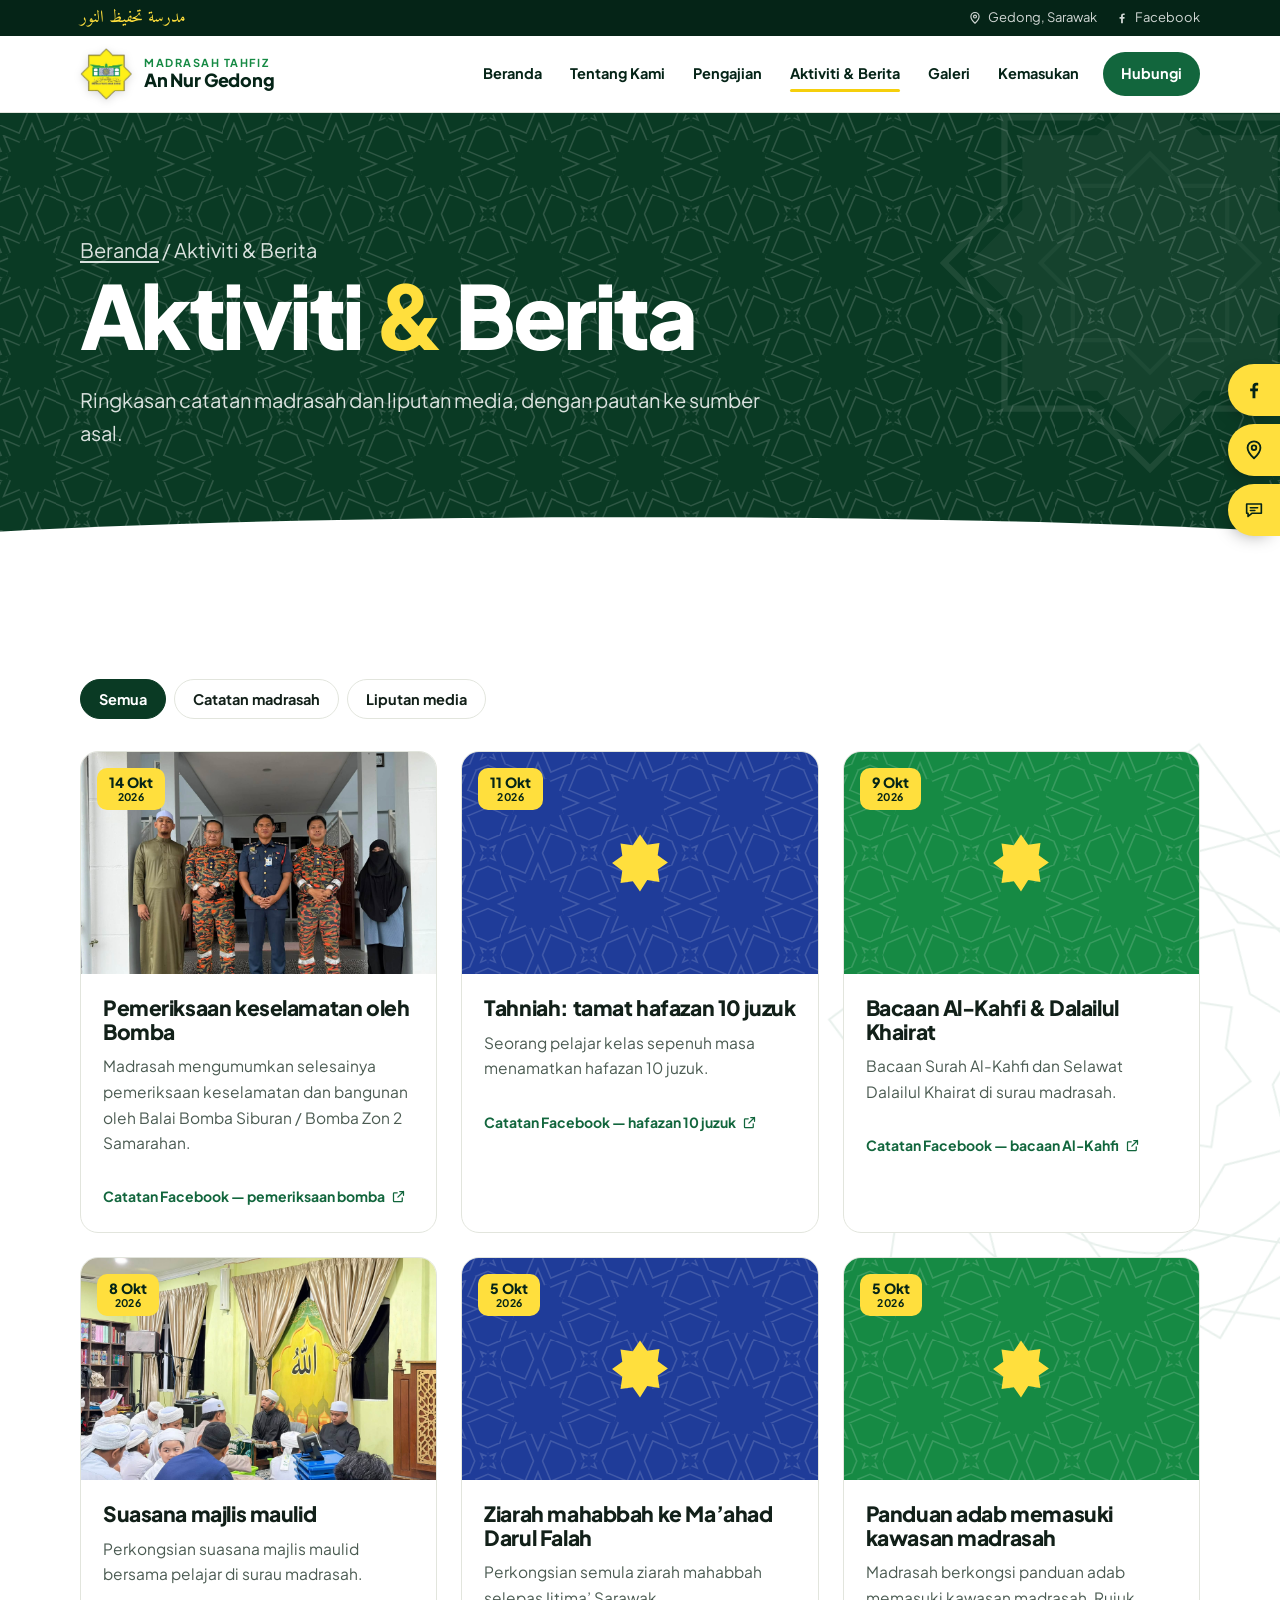
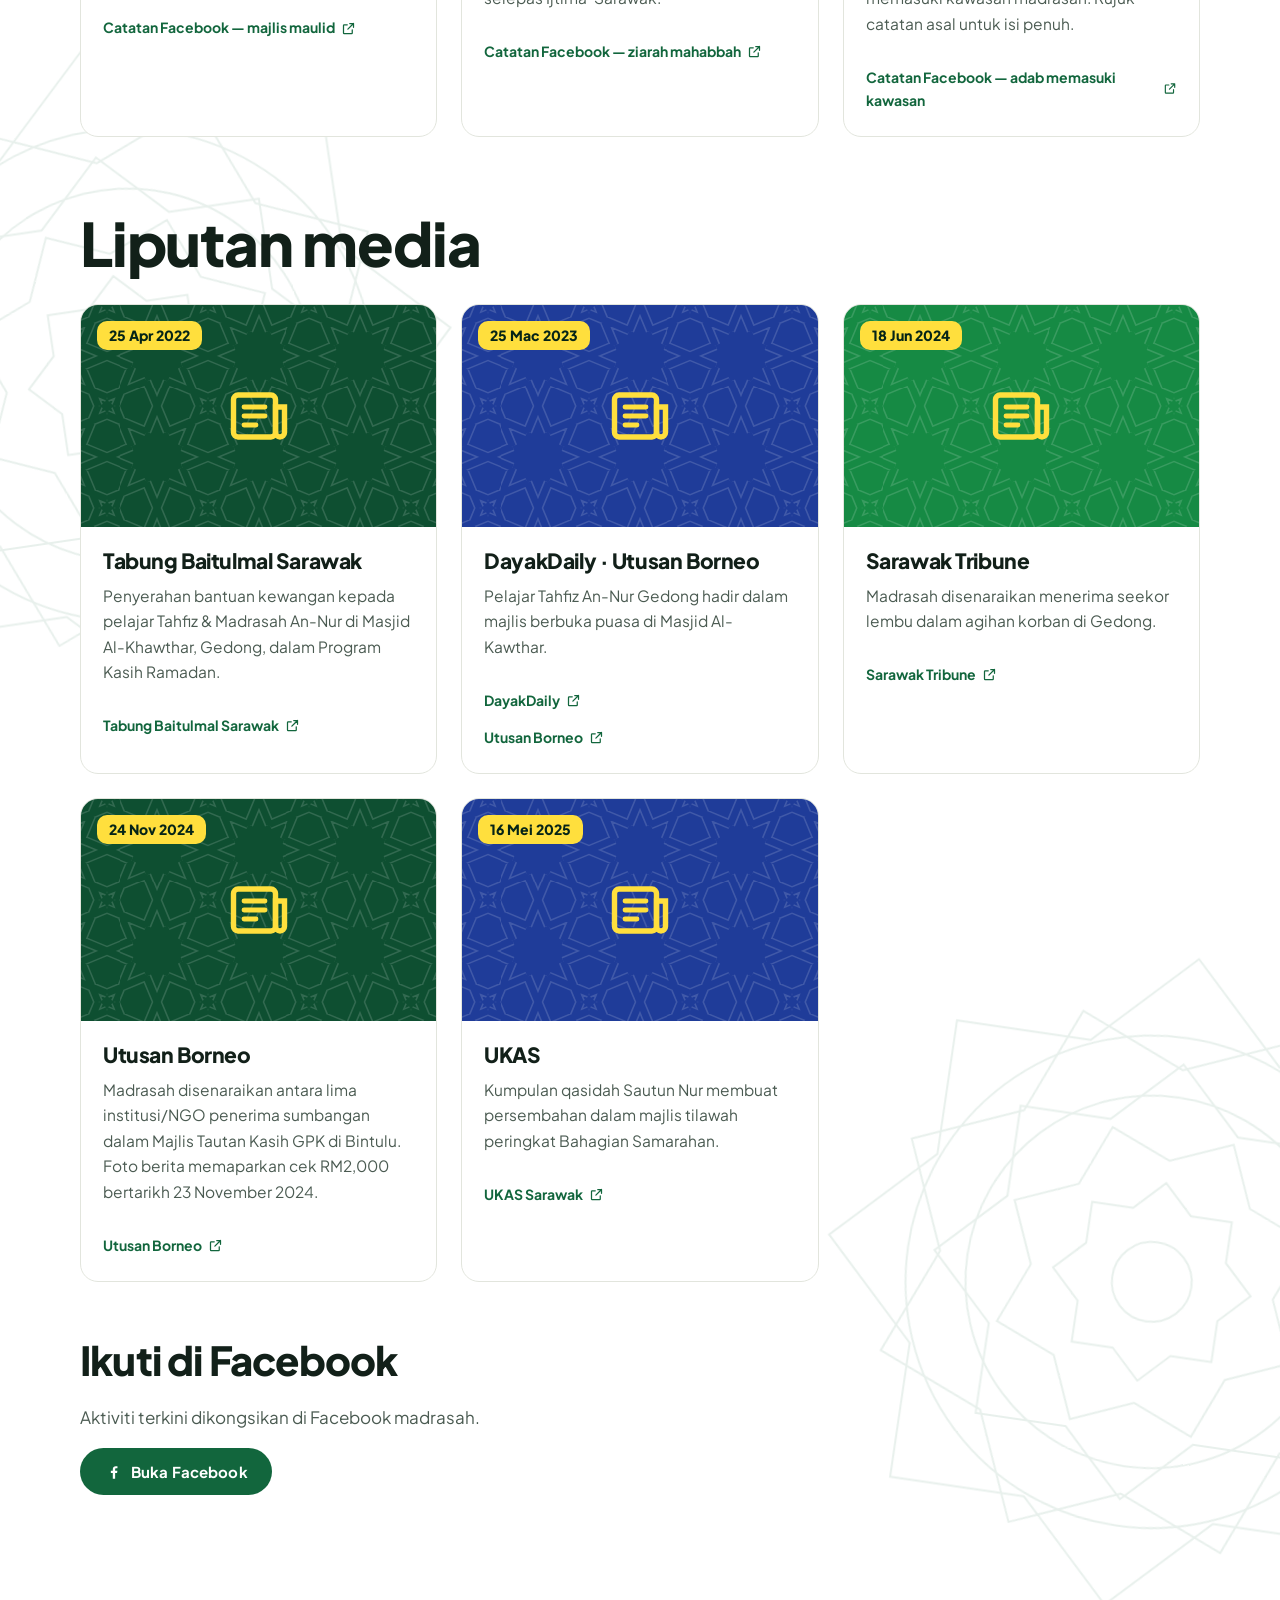
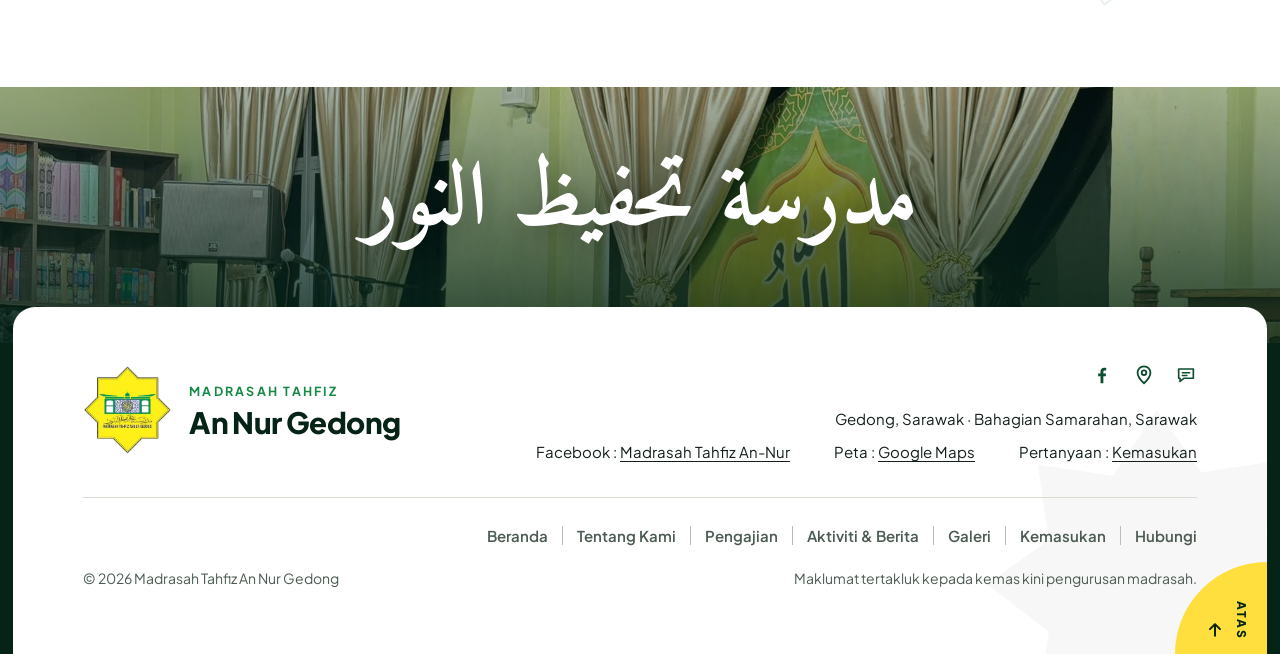
==== commit 79345d29: "Tambah nombor versi pada pautan CSS/JS supaya cache pelayar dikemas kini Co-Authored-By: Claude Opus" ====
--- a/aktiviti.html
+++ b/aktiviti.html
@@ -12,7 +12,7 @@
   <link rel="preconnect" href="https://fonts.googleapis.com">
   <link rel="preconnect" href="https://fonts.gstatic.com" crossorigin>
   <link rel="stylesheet" href="https://fonts.googleapis.com/css2?family=Amiri:wght@400;700&family=Plus+Jakarta+Sans:wght@400;500;600;700;800&display=swap">
-  <link rel="stylesheet" href="assets/css/gaya.css">
+  <link rel="stylesheet" href="assets/css/gaya.css?v=20261022b">
 </head>
 <body data-halaman="aktiviti">
   <div id="kepala"></div>
@@ -20,7 +20,7 @@
     <noscript><div style="padding:40px 20px;text-align:center">Sila hidupkan JavaScript untuk memaparkan laman ini.</div></noscript>
   </main>
   <div id="kaki"></div>
-  <script src="kandungan/kandungan.js"></script>
-  <script src="assets/js/app.js"></script>
+  <script src="kandungan/kandungan.js?v=20261022b"></script>
+  <script src="assets/js/app.js?v=20261022b"></script>
 </body>
 </html>
--- a/assets/css/gaya.css
+++ b/assets/css/gaya.css
@@ -312,6 +312,12 @@
 /* ---------- Bahagian am ---------- */
 .seksyen { padding: clamp(64px, 9vw, 120px) 0; position: relative; }
 .seksyen--krim { background-color: var(--krim); }
+/* Motif mandala di belakang seksyen putih; overflow: clip supaya position: sticky di dalamnya masih berfungsi */
+.ada-motif { overflow: clip; isolation: isolate; }
+.ada-motif > :not(.motif-latar) { position: relative; z-index: 1; }
+.motif-latar { position: absolute; width: clamp(420px, 52vw, 760px); aspect-ratio: 1; color: var(--hijau-700); opacity: .1; pointer-events: none; transform: translateY(-50%); will-change: transform; z-index: 0; }
+.motif-latar--kanan { right: clamp(-320px, -16vw, -140px); }
+.motif-latar--kiri { left: clamp(-320px, -16vw, -140px); }
 .seksyen--hijau { background-color: var(--hijau-900); color: #fff; }
 .label-atas {
   display: inline-flex; align-items: center; gap: 10px; font-size: 13px; font-weight: 800; letter-spacing: .16em; text-transform: uppercase; color: var(--hijau-600); margin-bottom: 14px;
@@ -367,6 +373,23 @@
 .kad-media__corak .kod { font-size: clamp(30px, 4vw, 46px); font-weight: 800; letter-spacing: -.02em; }
 .kad-media__corak small { display: block; text-align: center; font-size: 12.5px; font-weight: 700; letter-spacing: .16em; text-transform: uppercase; color: var(--kuning-400); margin-top: 10px; }
 
+/* Blok bernombor dalam panel Mengenali (gaya kad peringkat) */
+.panel-blok { container-type: inline-size; display: grid; grid-template-columns: repeat(3, 1fr); gap: 4px; border-radius: var(--radius); overflow: hidden; min-height: 340px; box-shadow: 0 30px 60px -30px rgba(0,0,0,.6); }
+.panel-blok__item { position: relative; padding: 28px 22px; color: #fff; display: flex; flex-direction: column; justify-content: space-between; overflow: hidden; isolation: isolate; transition: transform var(--peralihan), filter var(--peralihan); }
+.panel-blok__item:nth-child(1) { background-color: var(--hijau-700); }
+.panel-blok__item:nth-child(2) { background-color: var(--biru-700); }
+.panel-blok__item:nth-child(3) { background-color: var(--hijau-800); }
+.panel-blok__item:hover { transform: translateY(-6px); filter: brightness(1.08); }
+.panel-blok__item { box-shadow: inset 0 0 0 1px rgba(255,255,255,.1); }
+.panel-blok__foto { position: absolute; inset: 0; width: 100%; height: 100%; object-fit: cover; opacity: .32; z-index: -2; transition: opacity 400ms ease; }
+.panel-blok__item:hover .panel-blok__foto { opacity: .5; }
+.panel-blok__item .bintang-hiasan { right: -60px; bottom: -60px; width: 200px; opacity: .14; z-index: -1; transition: transform 800ms ease, opacity 400ms ease; }
+.panel-blok__item:hover .bintang-hiasan { transform: rotate(45deg) scale(1.08); opacity: .24; }
+.panel-blok__item strong { display: block; font-size: clamp(16px, calc((100cqi / 3 - 48px) / 6.4), 26px); font-weight: 800; letter-spacing: -.02em; line-height: 1.15; margin: 8px 0 10px; white-space: nowrap; }
+.panel-blok__item span:not(.kad-peringkat__no):not(.kad-peringkat__garis) { display: block; font-size: 14px; line-height: 1.45; color: rgba(255,255,255,.85); }
+.panel-blok__item .kad-peringkat__garis { transition: width var(--peralihan); }
+.panel-blok__item:hover .kad-peringkat__garis { width: 72px; }
+@media (max-width: 860px) { .panel-blok { grid-template-columns: 1fr; min-height: 0; } .panel-blok__item { min-height: 160px; } .panel-blok__item strong { font-size: 26px; } }
 .tab-bar { margin-top: clamp(40px, 5vw, 64px); background: rgba(255,255,255,.14); border: 1px solid rgba(255,255,255,.25); padding: 6px; border-radius: 16px; display: flex; gap: 4px; overflow-x: auto; scrollbar-width: none; }
 .tab-bar::-webkit-scrollbar { display: none; }
 .tab-bar button {
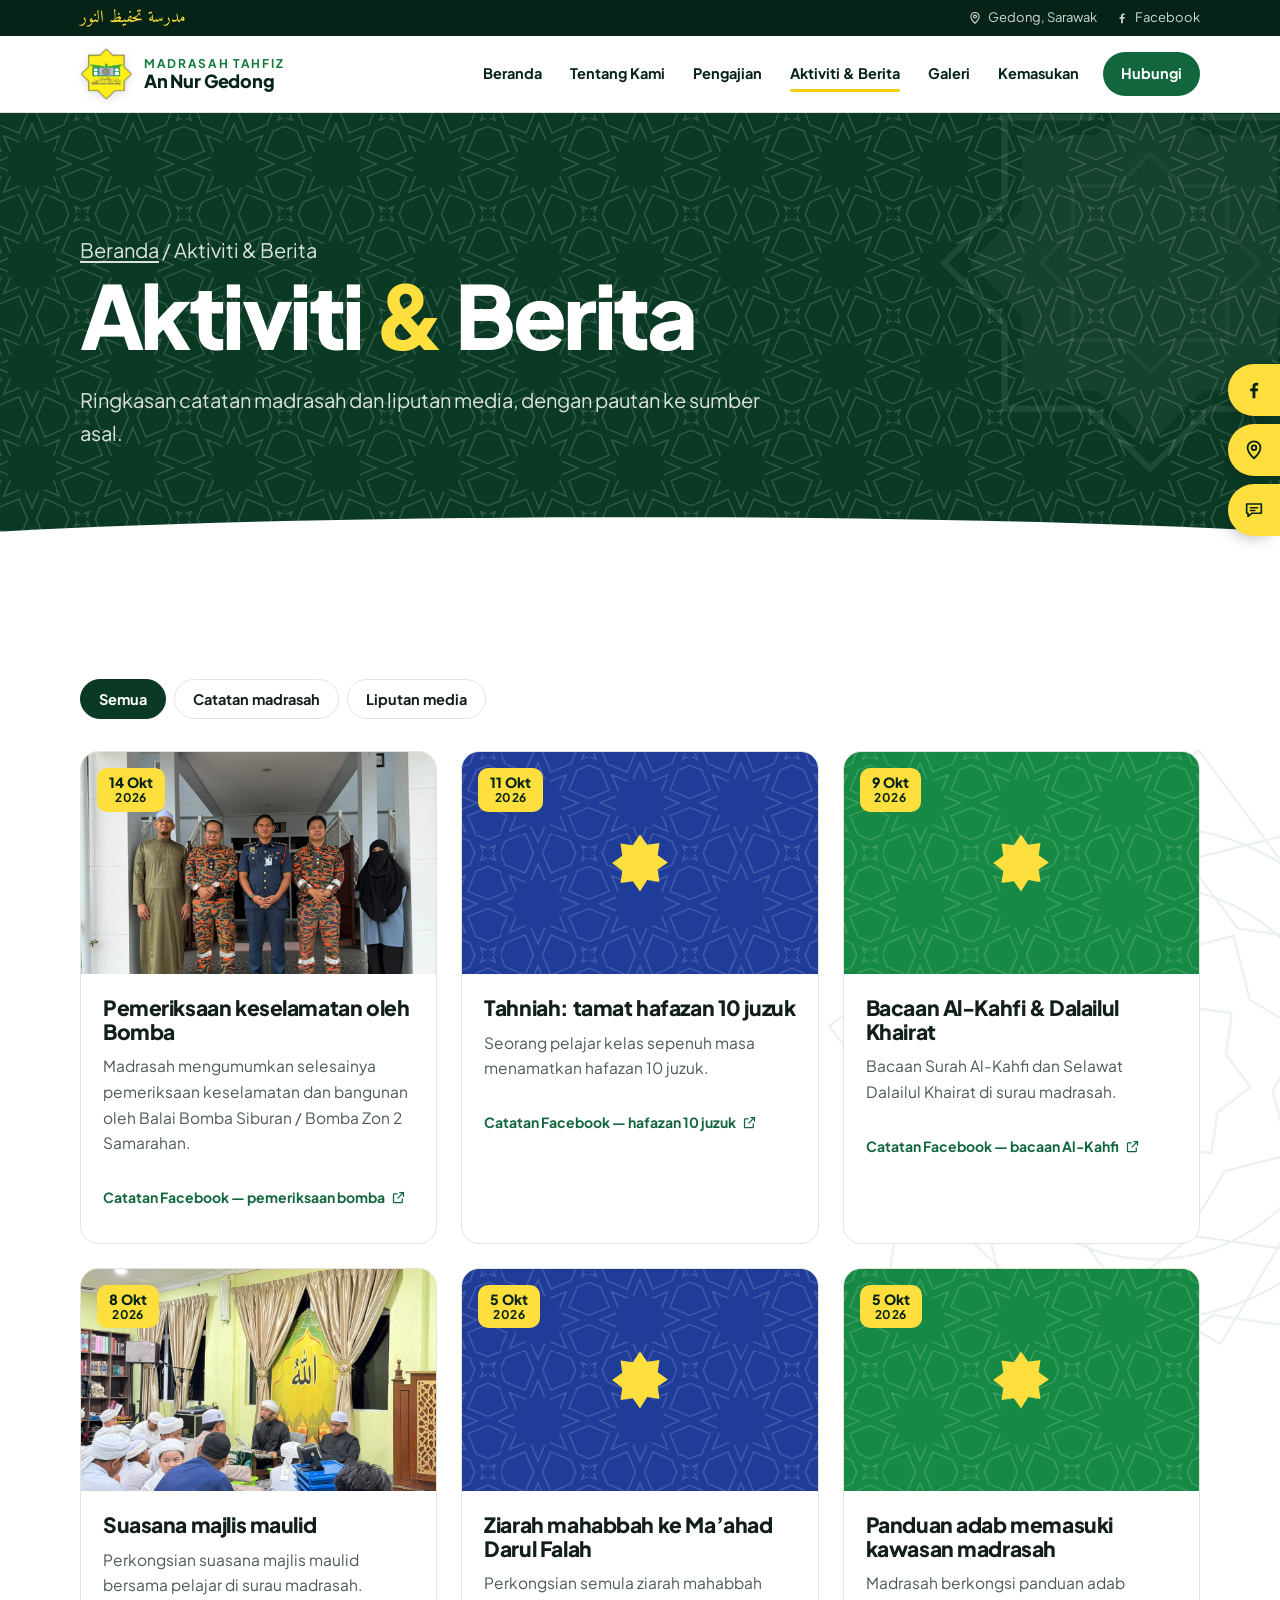
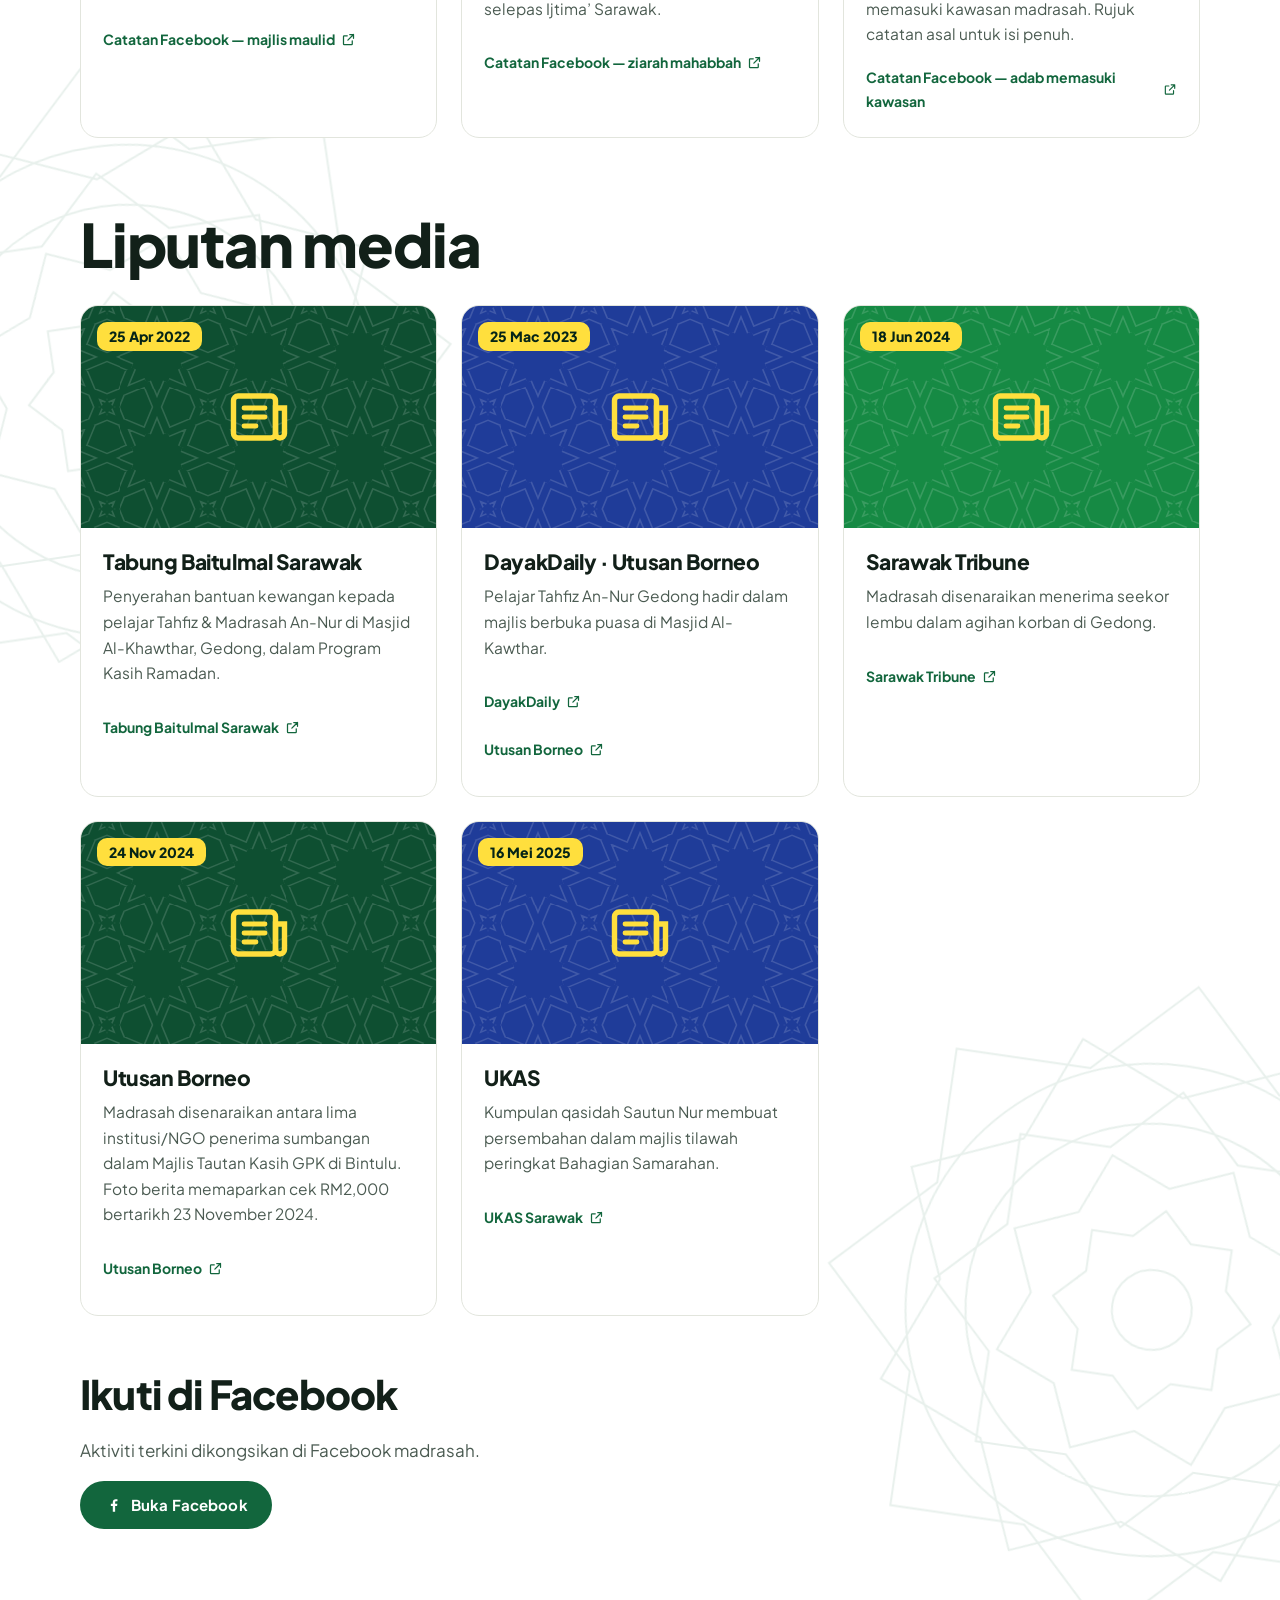
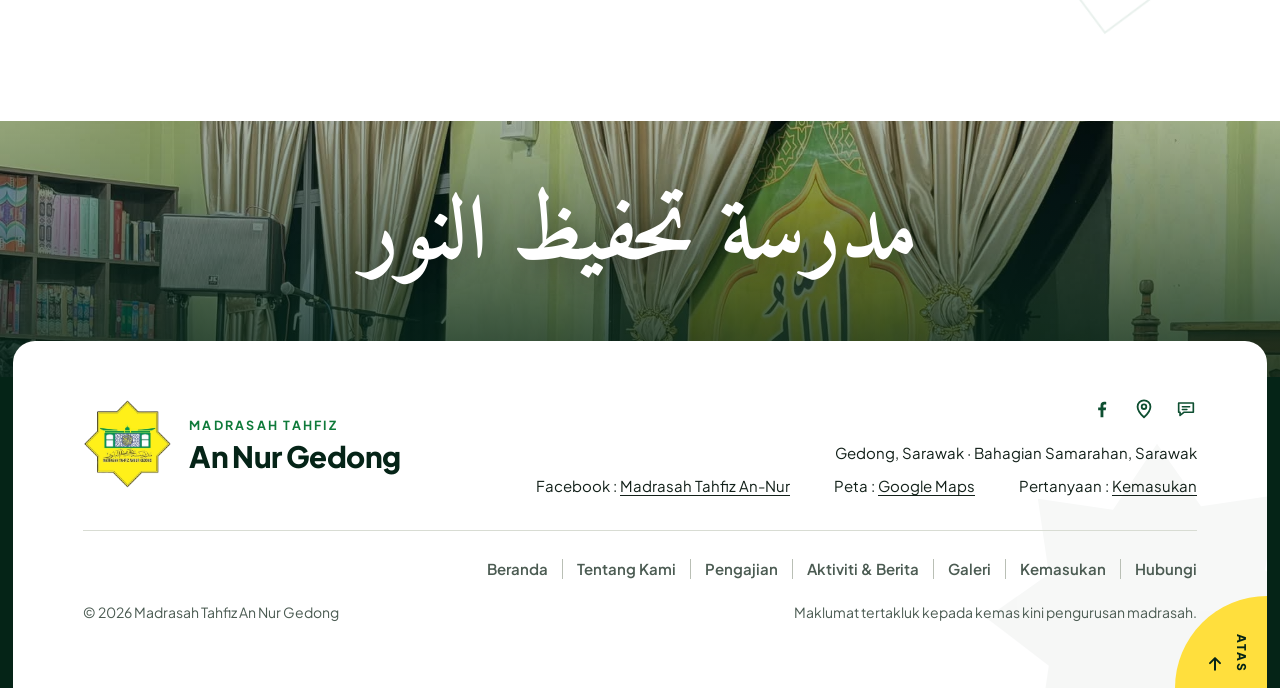
==== commit 4fce22d8: "Hero beranda bertukar antara foto bangunan dan foto pelajar (crossfade), naikkan versi cache Co-Auth" ====
--- a/aktiviti.html
+++ b/aktiviti.html
@@ -12,7 +12,7 @@
   <link rel="preconnect" href="https://fonts.googleapis.com">
   <link rel="preconnect" href="https://fonts.gstatic.com" crossorigin>
   <link rel="stylesheet" href="https://fonts.googleapis.com/css2?family=Amiri:wght@400;700&family=Plus+Jakarta+Sans:wght@400;500;600;700;800&display=swap">
-  <link rel="stylesheet" href="assets/css/gaya.css?v=20261022b">
+  <link rel="stylesheet" href="assets/css/gaya.css?v=20261022g">
 </head>
 <body data-halaman="aktiviti">
   <div id="kepala"></div>
@@ -20,7 +20,7 @@
     <noscript><div style="padding:40px 20px;text-align:center">Sila hidupkan JavaScript untuk memaparkan laman ini.</div></noscript>
   </main>
   <div id="kaki"></div>
-  <script src="kandungan/kandungan.js?v=20261022b"></script>
-  <script src="assets/js/app.js?v=20261022b"></script>
+  <script src="kandungan/kandungan.js?v=20261022g"></script>
+  <script src="assets/js/app.js?v=20261022g"></script>
 </body>
 </html>
--- a/assets/css/gaya.css
+++ b/assets/css/gaya.css
@@ -9,6 +9,7 @@
   --hijau-800: #0E4F31;
   --hijau-700: #12663D;
   --hijau-600: #168A44;
+  --hijau-label: #0F7A3A; /* hijau untuk teks kecil atas putih/krim, nisbah ≥4.5:1 */
   --hijau-100: #DDF0E2;
   --hijau-50:  #EFF7F1;
 
@@ -40,23 +41,19 @@
   --peralihan: 240ms cubic-bezier(.2, .7, .2, 1);
 
   --tinggi-kepala: 76px;
+  --tinggi-utiliti: 36px;
 }
 
 *, *::before, *::after { box-sizing: border-box; }
 
-html { scroll-behavior: smooth; -webkit-text-size-adjust: 100%; }
+html { scroll-behavior: smooth; -webkit-text-size-adjust: 100%; scroll-padding-top: calc(var(--tinggi-utiliti) + var(--tinggi-kepala) + 12px); }
+[hidden] { display: none !important; }
 @media (prefers-reduced-motion: reduce) {
   html { scroll-behavior: auto; }
   *, *::before, *::after { animation-duration: .01ms !important; animation-iteration-count: 1 !important; transition-duration: .01ms !important; }
 }
 
 body.ada-bar-draf { padding-bottom: 52px; }
-@media (max-width: 720px) {
-  body.ada-bar-draf { padding-bottom: 84px; }
-  .bar-draf__teks > span { display: none; }
-  .bar-draf .bekas { flex-wrap: nowrap; gap: 8px; }
-  .bar-draf button, .bar-draf a { font-size: 12px; padding: 5px 9px; }
-}
 body {
   margin: 0;
   font-family: var(--fon);
@@ -125,6 +122,13 @@
 .bar-draf button:hover, .bar-draf a:hover { background: #fff; }
 .mod-awam .bar-draf { background: var(--hijau-950); color: #fff; }
 .mod-awam .bar-draf__teks strong { background: var(--kuning-400); color: var(--hijau-950); }
+/* Media query selepas aturan asas supaya tidak dikalahkan */
+@media (max-width: 720px) {
+  body.ada-bar-draf { padding-bottom: 84px; }
+  .bar-draf__teks > span { display: none; }
+  .bar-draf .bekas { flex-wrap: nowrap; gap: 8px; }
+  .bar-draf button, .bar-draf a { font-size: 12px; padding: 5px 9px; }
+}
 
 .lencana {
   display: inline-flex; align-items: center; gap: 5px; vertical-align: middle;
@@ -148,9 +152,11 @@
 .mod-awam .lencana, .mod-awam .nota-draf, .mod-awam [data-draf-sahaja] { display: none !important; }
 
 /* ---------- Kepala (header) ---------- */
+/* #kepala hanya pembungkus; display: contents supaya .kepala melekat sepanjang halaman, bukan dalam pembungkus setinggi dirinya */
+#kepala { display: contents; }
 .kepala { position: sticky; top: 0; z-index: 100; }
 .kepala__utiliti { background: var(--hijau-950); color: rgba(255,255,255,.82); font-size: 13px; }
-.kepala__utiliti .bekas { display: flex; justify-content: space-between; align-items: center; height: 36px; gap: 16px; }
+.kepala__utiliti .bekas { display: flex; justify-content: space-between; align-items: center; height: var(--tinggi-utiliti); gap: 16px; }
 .kepala__utiliti a { color: rgba(255,255,255,.82); text-decoration: none; display: inline-flex; gap: 6px; align-items: center; }
 .kepala__utiliti a:hover { color: var(--kuning-400); }
 .kepala__utiliti svg { width: 14px; height: 14px; }
@@ -158,13 +164,14 @@
 .kepala__utiliti-kanan { display: flex; gap: 18px; }
 .kepala__lokasi { display: inline-flex; gap: 6px; align-items: center; }
 
-.kepala__utama { background: rgba(255,255,255,.97); backdrop-filter: blur(10px); border-bottom: 1px solid var(--garis); transition: background var(--peralihan), border-color var(--peralihan), box-shadow var(--peralihan); }
+/* Tiada backdrop-filter: ia menjadikan kepala "containing block" bagi .nav (position: fixed), lalu menu mudah alih terhad setinggi kepala */
+.kepala__utama { background: rgba(255,255,255,.97); border-bottom: 1px solid var(--garis); transition: background var(--peralihan), border-color var(--peralihan), box-shadow var(--peralihan); }
 .kepala__utama .bekas { display: flex; align-items: center; justify-content: space-between; height: var(--tinggi-kepala); gap: 20px; }
 
 .jenama { display: flex; align-items: center; gap: 12px; text-decoration: none; color: var(--hijau-950); min-width: 0; }
 .jenama img { width: 52px; height: 52px; object-fit: contain; flex: none; filter: drop-shadow(0 2px 4px rgba(0,0,0,.15)); }
 .jenama__teks { display: flex; flex-direction: column; line-height: 1.15; min-width: 0; }
-.jenama__kecil { font-size: 11px; font-weight: 700; letter-spacing: .14em; text-transform: uppercase; color: var(--hijau-600); }
+.jenama__kecil { font-size: 12px; font-weight: 700; letter-spacing: .14em; text-transform: uppercase; color: var(--hijau-label); }
 .jenama__besar { font-size: 18px; font-weight: 800; letter-spacing: -.01em; white-space: nowrap; }
 
 .nav { display: flex; align-items: center; gap: 4px; }
@@ -189,7 +196,7 @@
 
 /* Kepala lutsinar di atas hero beranda */
 .ada-hero .kepala { position: fixed; left: 0; right: 0; }
-.ada-hero .kepala:not(.kepala--pekat) .kepala__utama { background: transparent; border-color: transparent; backdrop-filter: none; }
+.ada-hero .kepala:not(.kepala--pekat) .kepala__utama { background: transparent; border-color: transparent; }
 .ada-hero .kepala:not(.kepala--pekat) .jenama,
 .ada-hero .kepala:not(.kepala--pekat) .nav a:not(.nav__cta) { color: #fff; }
 .ada-hero .kepala:not(.kepala--pekat) .jenama__kecil { color: var(--kuning-400); }
@@ -215,7 +222,7 @@
 @media (max-width: 480px) {
   .jenama__besar { font-size: 15px; }
   .jenama img { width: 44px; height: 44px; }
-  .jenama__kecil { font-size: 10px; }
+  .jenama__kecil { letter-spacing: .08em; }
 }
 
 /* Corak bintang lapan rapat berjalur, gaya Mamluk (janaan geometri Islamik 4.8.8) */
@@ -230,7 +237,8 @@
 }
 @supports (min-height: 100svh) { .hero { min-height: 100svh; } }
 .hero__latar { position: absolute; inset: 0; z-index: -2; }
-.hero__latar img { width: 100%; height: 100%; object-fit: cover; object-position: center 40%; transform: scale(1.06); animation: zum 18s ease-out forwards; }
+.hero__latar img { position: absolute; inset: 0; width: 100%; height: 100%; object-fit: cover; object-position: center 40%; opacity: 0; transform: scale(1.06); transition: opacity 2s ease-in-out; }
+.hero__latar img.aktif { opacity: 1; animation: zum 18s ease-out forwards; }
 @keyframes zum { to { transform: scale(1); } }
 .hero::before {
   content: ""; position: absolute; inset: 0; z-index: -1;
@@ -239,7 +247,7 @@
     linear-gradient(180deg, rgba(5,36,23,.55) 0%, rgba(5,36,23,.2) 35%, rgba(5,36,23,.75) 100%);
 }
 .hero__bingkai {
-  position: absolute; z-index: -1; inset: calc(36px + var(--tinggi-kepala) + 18px) clamp(14px, 3vw, 44px) 150px;
+  position: absolute; z-index: -1; inset: calc(var(--tinggi-utiliti) + var(--tinggi-kepala) + 18px) clamp(14px, 3vw, 44px) 150px;
   border: 3px solid var(--kuning-400); border-radius: 4px; pointer-events: none;
   box-shadow: inset 0 0 0 1px rgba(255,223,61,.25);
 }
@@ -271,7 +279,7 @@
 }
 .hero__tatal {
   position: absolute; left: 50%; bottom: 172px; transform: translateX(-50%);
-  width: 38px; height: 38px; border-radius: 50%; background: var(--kuning-400); color: var(--hijau-950);
+  width: 44px; height: 44px; border-radius: 50%; background: var(--kuning-400); color: var(--hijau-950);
   display: grid; place-items: center; animation: lantun 2.2s ease-in-out infinite;
 }
 .hero__tatal svg { width: 18px; height: 18px; }
@@ -280,7 +288,7 @@
 .hero__siluet .gelombang { display: block; width: 100%; height: 90px; }
 .hero__siluet .masjid { position: absolute; left: 50%; bottom: 62px; width: min(440px, 70vw); transform: translateX(-50%); }
 @media (max-width: 720px) {
-  .hero__bingkai { inset: calc(36px + var(--tinggi-kepala) + 12px) 12px 120px; }
+  .hero__bingkai { inset: calc(var(--tinggi-utiliti) + var(--tinggi-kepala) + 12px) 12px 120px; }
   .hero__isi { padding-bottom: 170px; }
   .hero__kapsyen { display: none; }
   .hero__tatal { bottom: 132px; }
@@ -297,13 +305,16 @@
 }
 .ticker__jalur { flex: 1; overflow: hidden; mask-image: linear-gradient(90deg, transparent, #000 4%, #000 96%, transparent); }
 .ticker__senarai { display: flex; width: max-content; animation: tatal-ticker 48s linear infinite; list-style: none; margin: 0; padding: 0; }
-.ticker.jeda .ticker__senarai { animation-play-state: paused; }
+.ticker.jeda .ticker__senarai { animation: none; transform: none; }
+/* Bila dijeda (termasuk reduced-motion) teks dibaca dengan tatal manual; salinan hiasan disembunyikan */
+.ticker.jeda .ticker__jalur { overflow-x: auto; scrollbar-width: thin; scrollbar-color: rgba(255,255,255,.4) transparent; }
+.ticker.jeda .ticker__senarai li[aria-hidden="true"] { display: none; }
 .ticker:hover .ticker__senarai, .ticker:focus-within .ticker__senarai { animation-play-state: paused; }
 @keyframes tatal-ticker { to { transform: translateX(-50%); } }
 .ticker__senarai li { display: flex; align-items: center; }
 .ticker__senarai a { display: flex; align-items: center; gap: 12px; padding: 16px 28px; color: #fff; text-decoration: none; font-weight: 700; font-size: 16px; white-space: nowrap; border-right: 1px solid rgba(255,255,255,.14); }
 .ticker__senarai a:hover { color: var(--kuning-400); }
-.ticker__senarai time { font-size: 12px; font-weight: 700; color: var(--kuning-400); letter-spacing: .06em; text-transform: uppercase; }
+.ticker__senarai time { font-size: 13px; font-weight: 700; color: var(--kuning-400); letter-spacing: .06em; text-transform: uppercase; }
 .ticker__jeda { flex: none; width: 52px; border: 0; background: var(--hijau-900); color: #fff; cursor: pointer; display: grid; place-items: center; }
 .ticker__jeda:hover { background: var(--hijau-800); }
 .ticker__jeda svg { width: 16px; height: 16px; }
@@ -320,7 +331,7 @@
 .motif-latar--kiri { left: clamp(-320px, -16vw, -140px); }
 .seksyen--hijau { background-color: var(--hijau-900); color: #fff; }
 .label-atas {
-  display: inline-flex; align-items: center; gap: 10px; font-size: 13px; font-weight: 800; letter-spacing: .16em; text-transform: uppercase; color: var(--hijau-600); margin-bottom: 14px;
+  display: inline-flex; align-items: center; gap: 10px; font-size: 13px; font-weight: 800; letter-spacing: .16em; text-transform: uppercase; color: var(--hijau-label); margin-bottom: 14px;
 }
 .label-atas::before { content: ""; width: 14px; height: 14px; background: var(--kuning-500); clip-path: polygon(50% 0, 64% 36%, 100% 50%, 64% 64%, 50% 100%, 36% 64%, 0 50%, 36% 36%); }
 .atas-gelap .label-atas { color: var(--kuning-400); }
@@ -331,7 +342,7 @@
 .atas-gelap .pendahuluan { color: rgba(255,255,255,.82); }
 .kepala-seksyen { display: flex; justify-content: space-between; align-items: end; gap: 24px; flex-wrap: wrap; margin-bottom: 44px; }
 .kepala-seksyen .tajuk-seksyen { margin: 0; }
-.pautan-anak-panah { display: inline-flex; align-items: center; gap: 8px; font-weight: 800; text-decoration: none; color: var(--hijau-700); }
+.pautan-anak-panah { display: inline-flex; align-items: center; gap: 8px; min-height: 44px; font-weight: 800; text-decoration: none; color: var(--hijau-700); }
 .pautan-anak-panah svg { width: 18px; height: 18px; transition: transform var(--peralihan); }
 .pautan-anak-panah:hover svg { transform: translateX(4px); }
 .atas-gelap .pautan-anak-panah { color: var(--kuning-400); }
@@ -348,7 +359,7 @@
 @media (max-width: 860px) { .pengenalan { grid-template-columns: 1fr; } }
 
 /* ---------- Mengenali An Nur (panel bertab berwarna) ---------- */
-.mengenali { --latar: var(--hijau-900); background-color: var(--latar); color: #fff; transition: background-color 600ms ease; padding: clamp(64px, 8vw, 110px) 0 clamp(40px, 5vw, 64px); position: relative; overflow: hidden; }
+.mengenali { --latar: var(--hijau-900); background-color: var(--latar); color: #fff; transition: background-color 600ms ease; padding: clamp(64px, 8vw, 110px) 0 clamp(56px, 7vw, 96px); position: relative; overflow: hidden; }
 .mengenali__khat { position: absolute; top: clamp(8px, 2vw, 24px); right: clamp(-20px, 2vw, 48px); font-size: clamp(140px, 22vw, 300px); line-height: 1; color: var(--kuning-400); opacity: .08; pointer-events: none; user-select: none; }
 .mengenali .bekas { position: relative; }
 .mengenali__judul { display: flex; flex-direction: column; align-items: flex-start; gap: 10px; margin-bottom: clamp(32px, 4vw, 48px); }
@@ -362,16 +373,6 @@
 .mengenali__panel p { color: rgba(255,255,255,.9); font-size: 18px; max-width: 520px; }
 .mengenali__cip { display: flex; flex-wrap: wrap; gap: 8px; margin: 18px 0 8px; padding: 0; list-style: none; }
 .mengenali__cip li { padding: 6px 14px; border-radius: 999px; background: rgba(255,255,255,.12); border: 1px solid rgba(255,255,255,.22); font-weight: 600; font-size: 14.5px; }
-.kad-media { display: grid; grid-template-columns: 120px 1fr; border-radius: var(--radius); overflow: hidden; min-height: 340px; box-shadow: 0 30px 60px -30px rgba(0,0,0,.6); background: color-mix(in srgb, var(--latar) 78%, #000); transition: background-color 600ms ease; }
-.kad-media__sisi { background: var(--kuning-400); color: var(--hijau-950); display: flex; flex-direction: column; align-items: center; justify-content: center; gap: 12px; padding: 16px 8px; text-align: center; font-size: 12px; font-weight: 800; letter-spacing: .08em; text-transform: uppercase; line-height: 1.25; }
-.kad-media__sisi svg { width: 46px; height: 46px; }
-.kad-media__isi { position: relative; overflow: hidden; }
-.kad-media__isi img { width: 100%; height: 100%; object-fit: cover; position: absolute; inset: 0; }
-.kad-media__isi figcaption { position: absolute; left: 0; right: 0; bottom: 0; padding: 30px 16px 12px; font-size: 12.5px; line-height: 1.4; background: linear-gradient(transparent, rgba(0,0,0,.7)); color: rgba(255,255,255,.92); }
-.kad-media__corak { position: absolute; inset: 18px; display: grid; place-items: center; text-align: center; padding: 16px; border: 1px solid rgba(255,223,61,.28); border-radius: calc(var(--radius) - 8px); }
-.kad-media__corak .arab { display: block; white-space: nowrap; font-size: clamp(52px, 6.4vw, 92px); color: rgba(255,255,255,.94); font-weight: 700; line-height: 1.35; }
-.kad-media__corak .kod { font-size: clamp(30px, 4vw, 46px); font-weight: 800; letter-spacing: -.02em; }
-.kad-media__corak small { display: block; text-align: center; font-size: 12.5px; font-weight: 700; letter-spacing: .16em; text-transform: uppercase; color: var(--kuning-400); margin-top: 10px; }
 
 /* Blok bernombor dalam panel Mengenali (gaya kad peringkat) */
 .panel-blok { container-type: inline-size; display: grid; grid-template-columns: repeat(3, 1fr); gap: 4px; border-radius: var(--radius); overflow: hidden; min-height: 340px; box-shadow: 0 30px 60px -30px rgba(0,0,0,.6); }
@@ -390,7 +391,7 @@
 .panel-blok__item .kad-peringkat__garis { transition: width var(--peralihan); }
 .panel-blok__item:hover .kad-peringkat__garis { width: 72px; }
 @media (max-width: 860px) { .panel-blok { grid-template-columns: 1fr; min-height: 0; } .panel-blok__item { min-height: 160px; } .panel-blok__item strong { font-size: 26px; } }
-.tab-bar { margin-top: clamp(40px, 5vw, 64px); background: rgba(255,255,255,.14); border: 1px solid rgba(255,255,255,.25); padding: 6px; border-radius: 16px; display: flex; gap: 4px; overflow-x: auto; scrollbar-width: none; }
+.tab-bar { margin: 0 0 clamp(28px, 4vw, 44px); background: rgba(255,255,255,.14); border: 1px solid rgba(255,255,255,.25); padding: 6px; border-radius: 16px; display: flex; gap: 4px; overflow-x: auto; scrollbar-width: none; }
 .tab-bar::-webkit-scrollbar { display: none; }
 .tab-bar button {
   flex: 1 0 auto; border: 0; background: rgba(255,255,255,.88); color: var(--hijau-950); font: 700 14.5px var(--fon);
@@ -400,10 +401,7 @@
 .tab-bar button[aria-selected="true"] { background: var(--kuning-400); color: var(--hijau-950); box-shadow: 0 6px 16px -8px rgba(0,0,0,.5); }
 @media (max-width: 860px) {
   .mengenali__panel { grid-template-columns: 1fr; min-height: 0; }
-  .kad-media { grid-template-columns: 84px 1fr; min-height: 260px; }
-  .kad-media__sisi svg { width: 34px; height: 34px; }
-  .kad-media__sisi { font-size: 10.5px; }
-}
+      }
 
 /* ---------- Kad peringkat ---------- */
 .peringkat { display: grid; grid-template-columns: repeat(3, 1fr); gap: 4px; border-radius: var(--radius); overflow: hidden; }
@@ -453,12 +451,12 @@
   position: absolute; left: 16px; top: 16px; background: var(--kuning-400); color: var(--hijau-950); border-radius: 10px;
   padding: 6px 12px; font-weight: 800; font-size: 14px; line-height: 1.2; text-align: center;
 }
-.kad-aktiviti__tarikh small { display: block; font-size: 10.5px; font-weight: 700; letter-spacing: .04em; }
+.kad-aktiviti__tarikh small { display: block; font-size: 12px; font-weight: 700; letter-spacing: .04em; }
 .kad-aktiviti__isi { padding: 22px 22px 24px; display: flex; flex-direction: column; flex: 1; }
 .kad-aktiviti__isi h3 { font-size: 21px; margin-bottom: 10px; }
 .kad-aktiviti__isi p { font-size: 15.5px; color: var(--teks-lembut); }
 .kad-aktiviti__had { font-size: 13.5px; color: var(--teks-lembut); border-top: 1px dashed var(--garis); padding-top: 10px; margin-top: auto; }
-.kad-aktiviti__sumber { display: inline-flex; align-items: center; gap: 6px; margin-top: 14px; font-weight: 700; font-size: 14px; text-decoration: none; }
+.kad-aktiviti__sumber { display: inline-flex; align-self: flex-start; align-items: center; gap: 6px; min-height: 44px; margin-top: 4px; font-weight: 700; font-size: 14px; text-decoration: none; }
 .kad-aktiviti__sumber svg { width: 15px; height: 15px; }
 @media (max-width: 980px) { .grid-aktiviti { grid-template-columns: repeat(2, 1fr); } }
 @media (max-width: 640px) { .grid-aktiviti { grid-template-columns: 1fr; } }
@@ -469,9 +467,9 @@
 .garis-masa li::before { content: ""; position: absolute; top: 12px; left: 0; right: 0; height: 2px; background: rgba(255,255,255,.25); }
 .garis-masa li::after { content: ""; position: absolute; top: 4px; left: 0; width: 18px; height: 18px; background: var(--kuning-400); clip-path: polygon(50% 0, 64% 36%, 100% 50%, 64% 64%, 50% 100%, 36% 64%, 0 50%, 36% 36%); }
 .garis-masa time { display: block; font-size: 22px; font-weight: 800; color: var(--kuning-400); letter-spacing: -.01em; }
-.garis-masa .penerbit { font-size: 12.5px; font-weight: 700; letter-spacing: .1em; text-transform: uppercase; color: rgba(255,255,255,.65); margin: 4px 0 10px; }
+.garis-masa .penerbit { font-size: 13px; font-weight: 700; letter-spacing: .1em; text-transform: uppercase; color: rgba(255,255,255,.65); margin: 4px 0 10px; }
 .garis-masa p { font-size: 15px; color: rgba(255,255,255,.88); }
-.garis-masa a { color: #fff; font-weight: 700; font-size: 14px; }
+.garis-masa a { display: inline-flex; align-items: center; min-height: 44px; color: #fff; font-weight: 700; font-size: 14px; }
 .garis-masa a:hover { color: var(--kuning-400); }
 .garis-masa--menegak { grid-template-columns: 1fr; overflow: visible; }
 .garis-masa--menegak li { padding: 0 0 36px 44px; }
@@ -595,12 +593,14 @@
 .ruang-foto strong { color: var(--teks); }
 .ruang-foto small { font-size: 12.5px; letter-spacing: .06em; text-transform: uppercase; font-weight: 700; color: #A12B12; }
 
-.kotak-lampu { position: fixed; inset: 0; z-index: 300; background: rgba(3,20,12,.92); display: none; align-items: center; justify-content: center; padding: 24px; flex-direction: column; gap: 14px; }
+.kotak-lampu { position: fixed; inset: 0; z-index: 300; background: rgba(3,20,12,.92); display: none; align-items: center; flex-direction: column; gap: 14px; padding: 72px 24px 24px; overflow-y: auto; overscroll-behavior: contain; }
 .kotak-lampu.terbuka { display: flex; }
-.kotak-lampu img { max-height: 80vh; max-width: min(1100px, 100%); border-radius: 10px; object-fit: contain; }
-.kotak-lampu p { color: rgba(255,255,255,.85); max-width: 760px; text-align: center; font-size: 15px; margin: 0; }
-.kotak-lampu button { position: absolute; top: 16px; right: 16px; width: 48px; height: 48px; border-radius: 50%; border: 0; background: var(--kuning-400); cursor: pointer; display: grid; place-items: center; }
+/* margin auto di hujung: dipusatkan bila muat, boleh ditatal bila skrin pendek atau landskap */
+.kotak-lampu img { margin-top: auto; flex: none; max-height: calc(100vh - 170px); max-height: calc(100dvh - 170px); max-width: min(1100px, 100%); border-radius: 10px; object-fit: contain; }
+.kotak-lampu p { margin: 0 0 auto; color: rgba(255,255,255,.85); max-width: 760px; text-align: center; font-size: 15px; }
+.kotak-lampu button { position: fixed; top: 16px; right: 16px; width: 48px; height: 48px; border-radius: 50%; border: 0; background: var(--kuning-400); cursor: pointer; display: grid; place-items: center; }
 .kotak-lampu button svg { width: 22px; height: 22px; }
+@media (max-height: 520px) { .kotak-lampu { padding-top: 64px; } .kotak-lampu img { max-height: calc(100vh - 120px); max-height: calc(100dvh - 120px); } }
 
 /* Borang */
 .borang { background: #fff; border: 1px solid var(--garis); border-radius: var(--radius); padding: clamp(22px, 3vw, 36px); }
@@ -658,7 +658,7 @@
 .kaki__jenama { display: flex; align-items: center; gap: 18px; text-decoration: none; color: var(--hijau-950); }
 .kaki__jenama img { width: 88px; height: 88px; object-fit: contain; flex: none; }
 .kaki__nama { display: flex; flex-direction: column; gap: 4px; }
-.kaki__nama-kecil { font-size: 12.5px; font-weight: 700; letter-spacing: .18em; text-transform: uppercase; color: var(--hijau-600); }
+.kaki__nama-kecil { font-size: 12.5px; font-weight: 700; letter-spacing: .18em; text-transform: uppercase; color: var(--hijau-label); }
 .kaki__nama-besar { font-size: clamp(24px, 2.3vw, 30px); font-weight: 800; letter-spacing: -.02em; line-height: 1.1; }
 .kaki__hubungi { display: flex; flex-direction: column; align-items: flex-end; gap: 8px; text-align: right; font-size: 15px; color: var(--teks); }
 .kaki__hubungi p { margin: 0; }
@@ -713,8 +713,23 @@
 .profil-orang { display: grid; grid-template-columns: minmax(180px, 260px) 1fr; align-items: center; gap: clamp(24px, 4vw, 48px); margin: 0; }
 .profil-orang img { width: 100%; height: auto; display: block; -webkit-mask-image: linear-gradient(#000 82%, transparent); mask-image: linear-gradient(#000 82%, transparent); }
 .profil-orang figcaption { display: flex; flex-direction: column; align-items: flex-start; gap: 8px; }
-.profil-orang__jawatan { display: inline-flex; align-items: center; gap: 10px; font-size: 13px; font-weight: 800; letter-spacing: .18em; text-transform: uppercase; color: var(--hijau-600); }
+.profil-orang__jawatan { display: inline-flex; align-items: center; gap: 10px; font-size: 13px; font-weight: 800; letter-spacing: .18em; text-transform: uppercase; color: var(--hijau-label); }
 .profil-orang__jawatan::before { content: ""; width: 28px; height: 3px; border-radius: 2px; background: var(--kuning-500); }
 .profil-orang strong { font-size: clamp(26px, 3vw, 36px); font-weight: 800; line-height: 1.15; letter-spacing: -.02em; color: var(--teks); }
 .profil-orang__org { font-size: 16px; color: var(--teks-lembut); margin-bottom: 6px; }
 @media (max-width: 560px) { .profil-orang { grid-template-columns: 1fr; gap: 8px; } .profil-orang img { width: min(260px, 80%); } }
+
+/* ---------- Sasaran sentuhan minimum 44px ---------- */
+@media (max-width: 900px), (pointer: coarse) {
+  :root { --tinggi-utiliti: 44px; }
+  .kepala__utiliti a { min-height: 44px; }
+  .penapis button { min-height: 44px; }
+  .hero-halaman__denai a { padding: 11px 0; }
+  .kaki__sosial a { width: 44px; height: 44px; }
+  .kaki__sosial { margin-right: -11px; }
+  .kaki__pautan a { display: flex; align-items: center; min-height: 44px; }
+  .kaki__pautan ul { row-gap: 0; }
+  .kaki__baris-hubungi a { border-bottom: 0; text-decoration: underline; text-underline-offset: 3px; padding: 13px 0; }
+  .kaki__baris-hubungi { gap: 0 44px; }
+}
+@media (max-width: 900px) { .kaki__sosial { margin: 0 0 4px -11px; } }
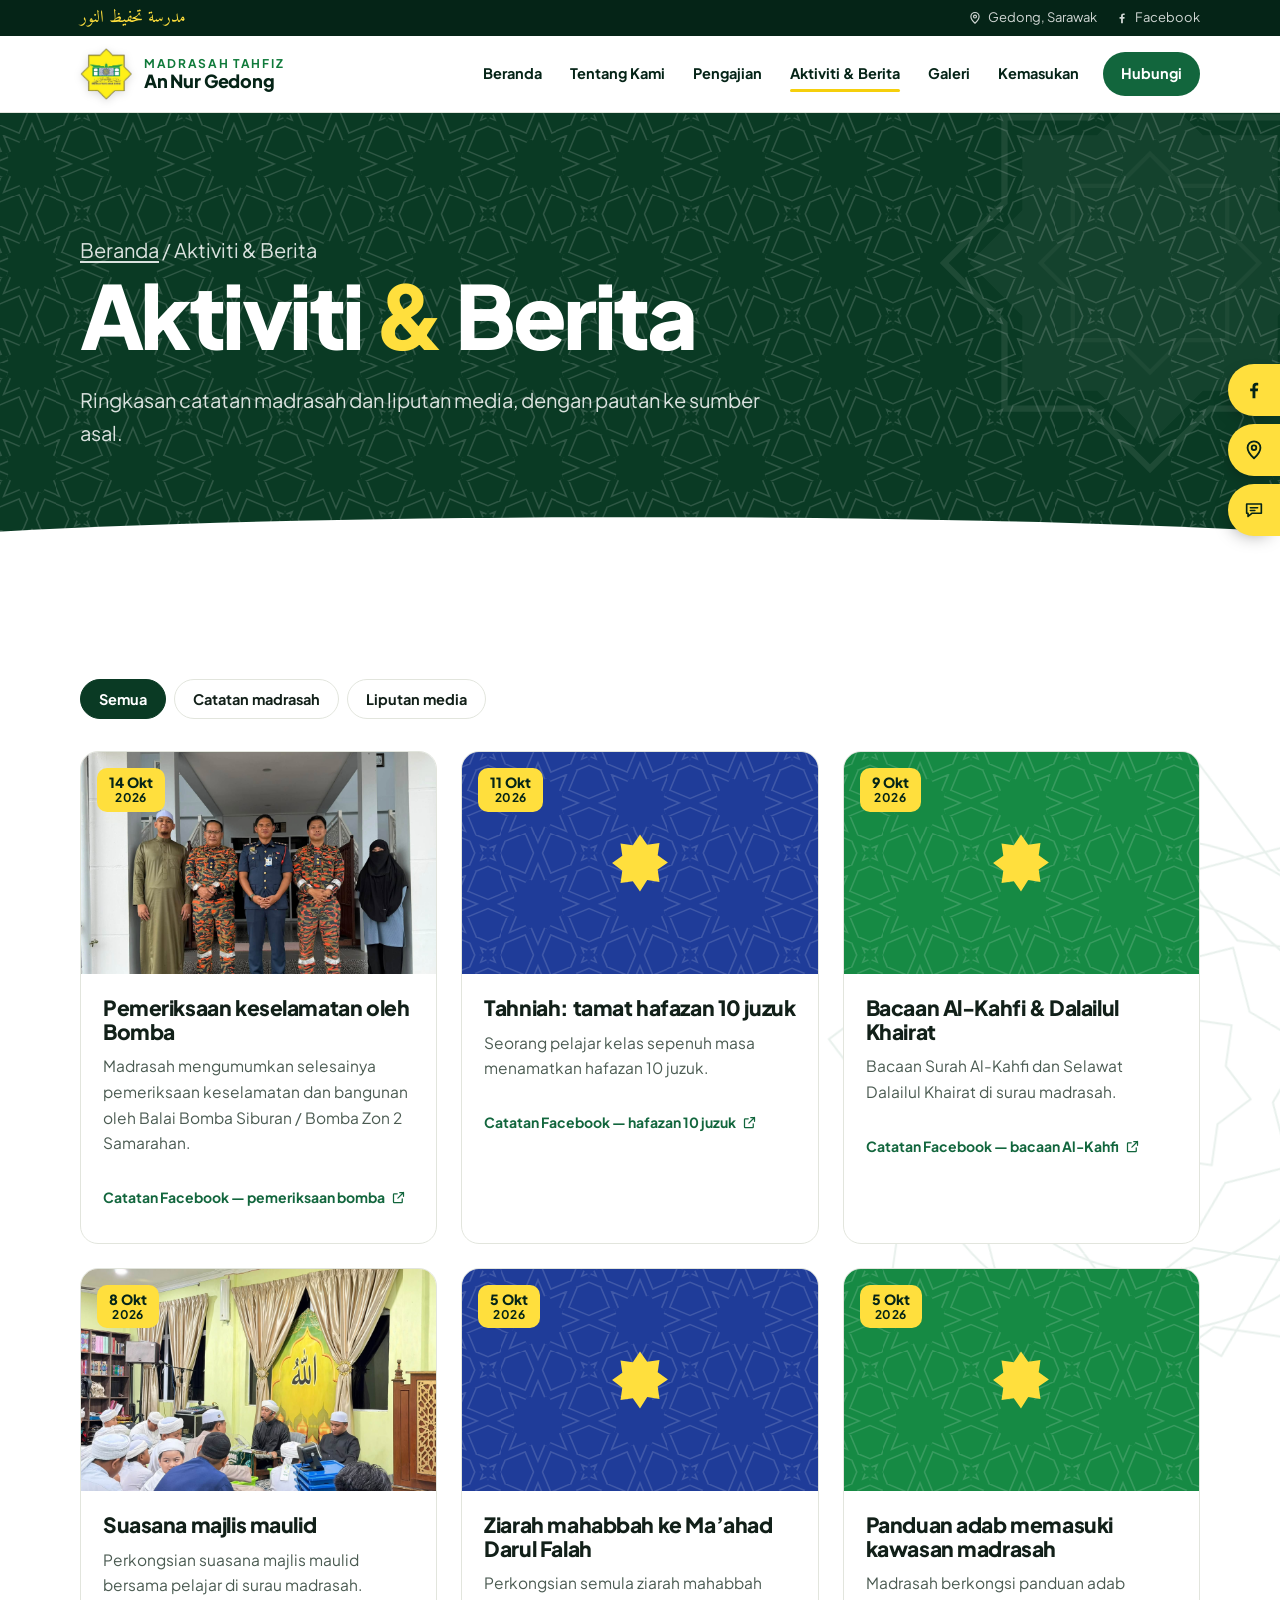
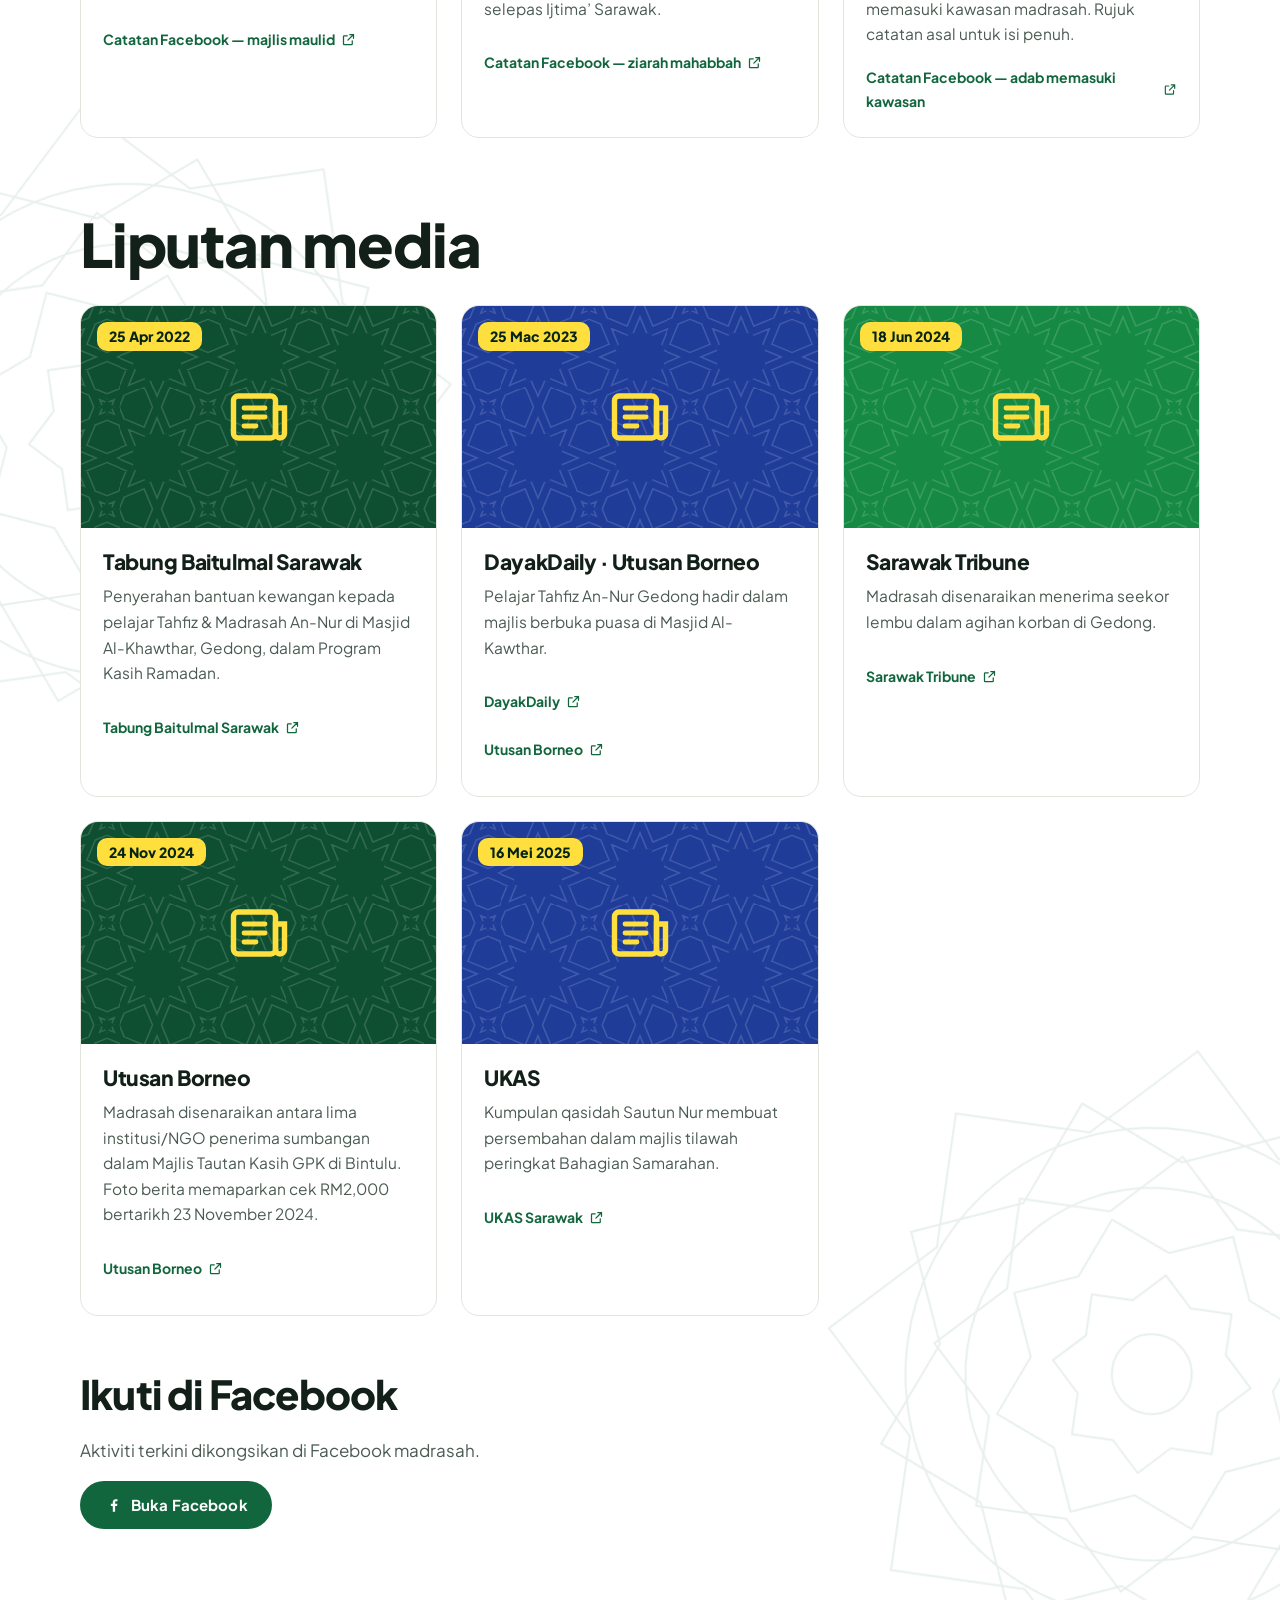
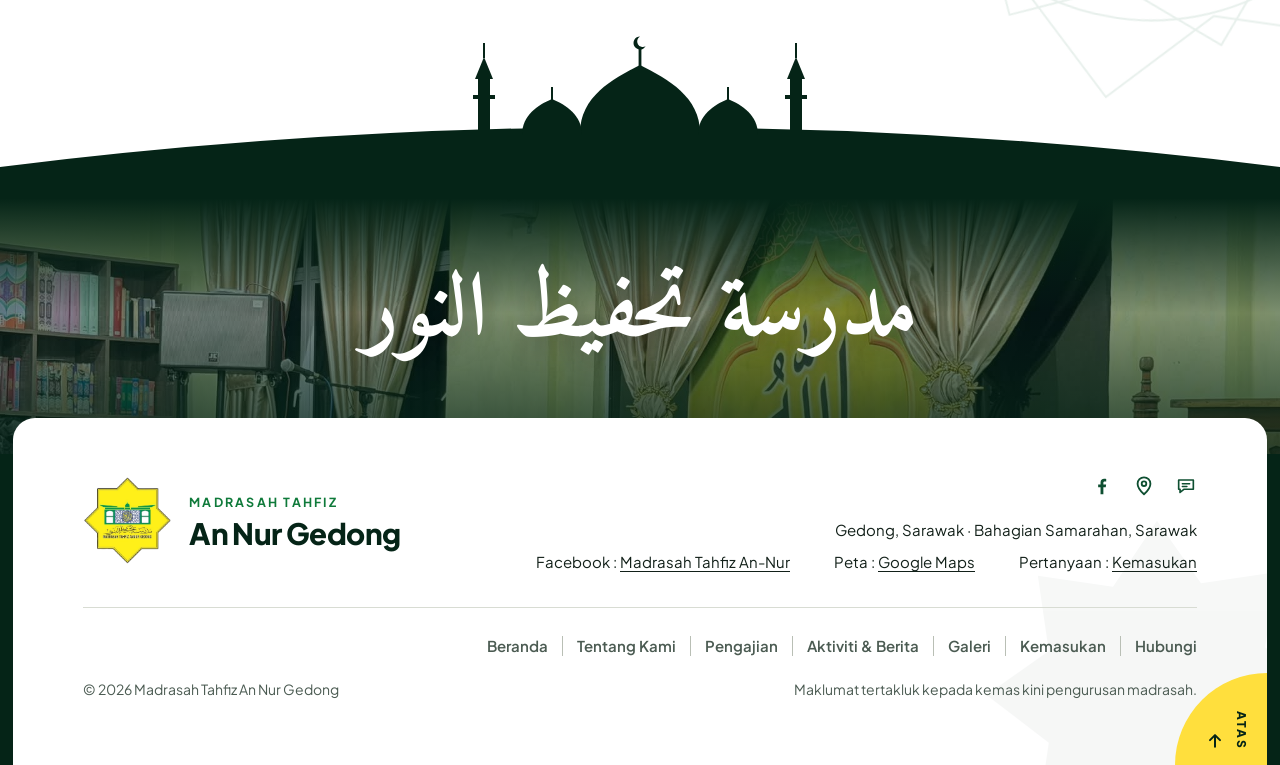
==== commit 3ccdb5a3: "Baiki transisi hero (crossfade tanpa kerlipan) dan tambah pembahagi siluet masjid pada footer Co-Aut" ====
--- a/aktiviti.html
+++ b/aktiviti.html
@@ -12,7 +12,7 @@
   <link rel="preconnect" href="https://fonts.googleapis.com">
   <link rel="preconnect" href="https://fonts.gstatic.com" crossorigin>
   <link rel="stylesheet" href="https://fonts.googleapis.com/css2?family=Amiri:wght@400;700&family=Plus+Jakarta+Sans:wght@400;500;600;700;800&display=swap">
-  <link rel="stylesheet" href="assets/css/gaya.css?v=20261022g">
+  <link rel="stylesheet" href="assets/css/gaya.css?v=20261022i">
 </head>
 <body data-halaman="aktiviti">
   <div id="kepala"></div>
@@ -20,7 +20,7 @@
     <noscript><div style="padding:40px 20px;text-align:center">Sila hidupkan JavaScript untuk memaparkan laman ini.</div></noscript>
   </main>
   <div id="kaki"></div>
-  <script src="kandungan/kandungan.js?v=20261022g"></script>
-  <script src="assets/js/app.js?v=20261022g"></script>
+  <script src="kandungan/kandungan.js?v=20261022i"></script>
+  <script src="assets/js/app.js?v=20261022i"></script>
 </body>
 </html>
--- a/assets/css/gaya.css
+++ b/assets/css/gaya.css
@@ -237,8 +237,11 @@
 }
 @supports (min-height: 100svh) { .hero { min-height: 100svh; } }
 .hero__latar { position: absolute; inset: 0; z-index: -2; }
-.hero__latar img { position: absolute; inset: 0; width: 100%; height: 100%; object-fit: cover; object-position: center 40%; opacity: 0; transform: scale(1.06); transition: opacity 2s ease-in-out; }
-.hero__latar img.aktif { opacity: 1; animation: zum 18s ease-out forwards; }
+.hero__latar img { position: absolute; inset: 0; width: 100%; height: 100%; object-fit: cover; object-position: center 40%; opacity: 0; transform: scale(1.06); transition: opacity 2s ease-in-out; will-change: opacity, transform; }
+/* Slaid keluar kekal penuh di bawah slaid masuk supaya tiada kerlipan latar semasa pudar */
+.hero__latar img.keluar { opacity: 1; z-index: 1; transition: none; }
+.hero__latar img.aktif { opacity: 1; z-index: 2; }
+.hero__latar img.zum { animation: zum 9s ease-out forwards; }
 @keyframes zum { to { transform: scale(1); } }
 .hero::before {
   content: ""; position: absolute; inset: 0; z-index: -1;
@@ -645,10 +648,18 @@
 @media (max-width: 760px) { .pantas { display: none; } }
 
 /* ---------- Kaki (footer) ---------- */
-.kaki { background-color: var(--hijau-950); position: relative; overflow: hidden; }
+.kaki { background-color: var(--hijau-950); position: relative; }
+/* Pembahagi: siluet masjid di atas lengkung hijau, menimpa hujung seksyen sebelum footer */
+.kaki__siluet { position: absolute; left: 0; right: 0; bottom: calc(100% - 1px); z-index: 3; pointer-events: none; }
+.kaki__siluet .gelombang { display: block; width: 100%; height: 90px; }
+.kaki__siluet .gelombang path { fill: var(--hijau-950); }
+.kaki__siluet .masjid { position: absolute; left: 50%; bottom: 44px; width: min(440px, 70vw); transform: translateX(-50%); }
+.kaki__siluet .masjid g { fill: var(--hijau-950); }
+@media (max-width: 860px) { .kaki__siluet .gelombang { height: 60px; } .kaki__siluet .masjid { bottom: 30px; } }
+#utama > .seksyen:last-child, #utama > section:last-child { padding-bottom: clamp(150px, 15vw, 200px); }
 .kaki__jalur { position: relative; height: clamp(150px, 20vw, 260px); overflow: hidden; display: grid; place-items: center; }
 .kaki__jalur img { position: absolute; inset: 0; width: 100%; height: 100%; object-fit: cover; object-position: center 35%; }
-.kaki__jalur::after { content: ""; position: absolute; inset: 0; background: linear-gradient(180deg, rgba(5,36,23,.35), rgba(5,36,23,.85)); }
+.kaki__jalur::after { content: ""; position: absolute; inset: 0; background: linear-gradient(180deg, var(--hijau-950) 0%, rgba(5,36,23,.5) 45%, rgba(5,36,23,.85) 100%); }
 .kaki__jalur p { position: relative; z-index: 1; margin: 0 0 24px; font-family: var(--fon-arab); font-size: clamp(40px, 7vw, 92px); color: #fff; font-weight: 700; text-shadow: 0 4px 30px rgba(0,0,0,.35); }
 .kaki__bingkai { position: relative; z-index: 2; margin-top: -36px; padding: 0 clamp(8px, 1vw, 16px); }
 .kaki__kad { position: relative; overflow: hidden; background: #fff; border-radius: 22px 22px 0 0; padding: clamp(32px, 4vw, 48px) clamp(20px, 5.5vw, 96px) clamp(56px, 5vw, 72px); }
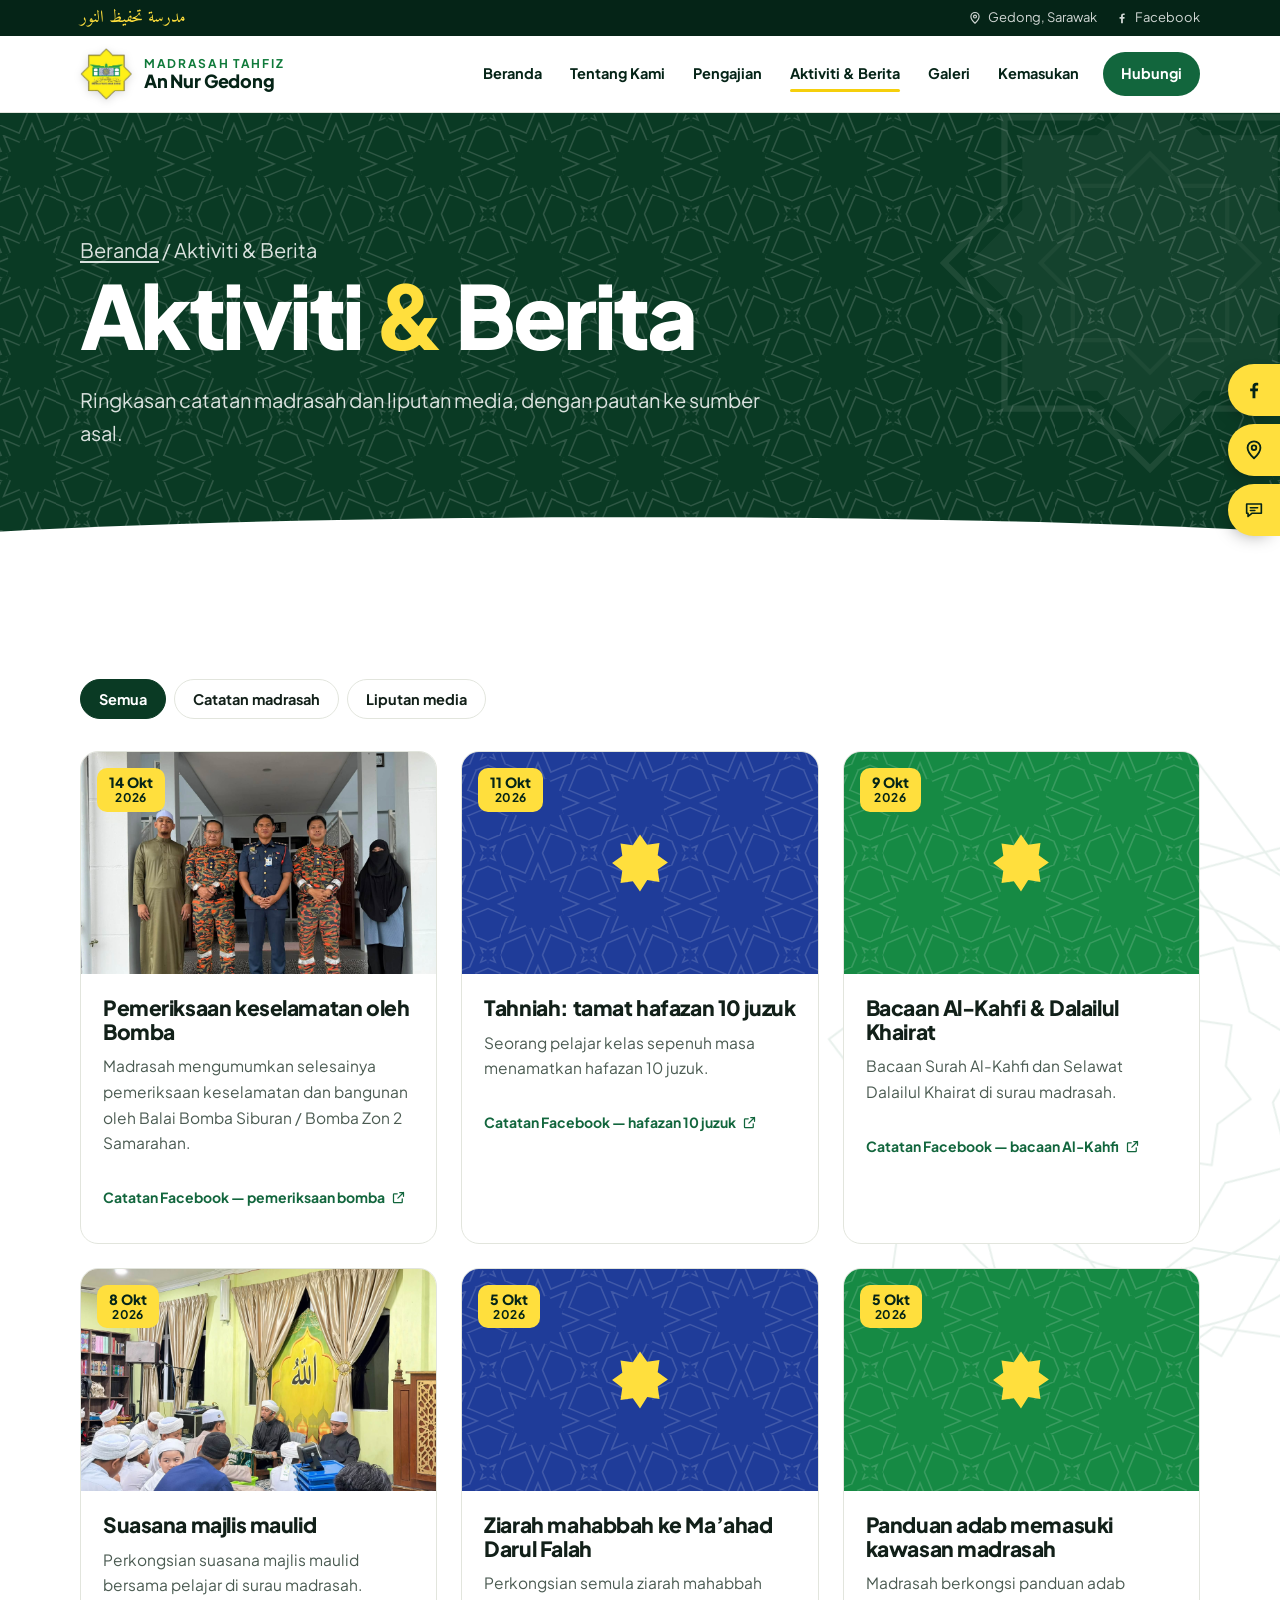
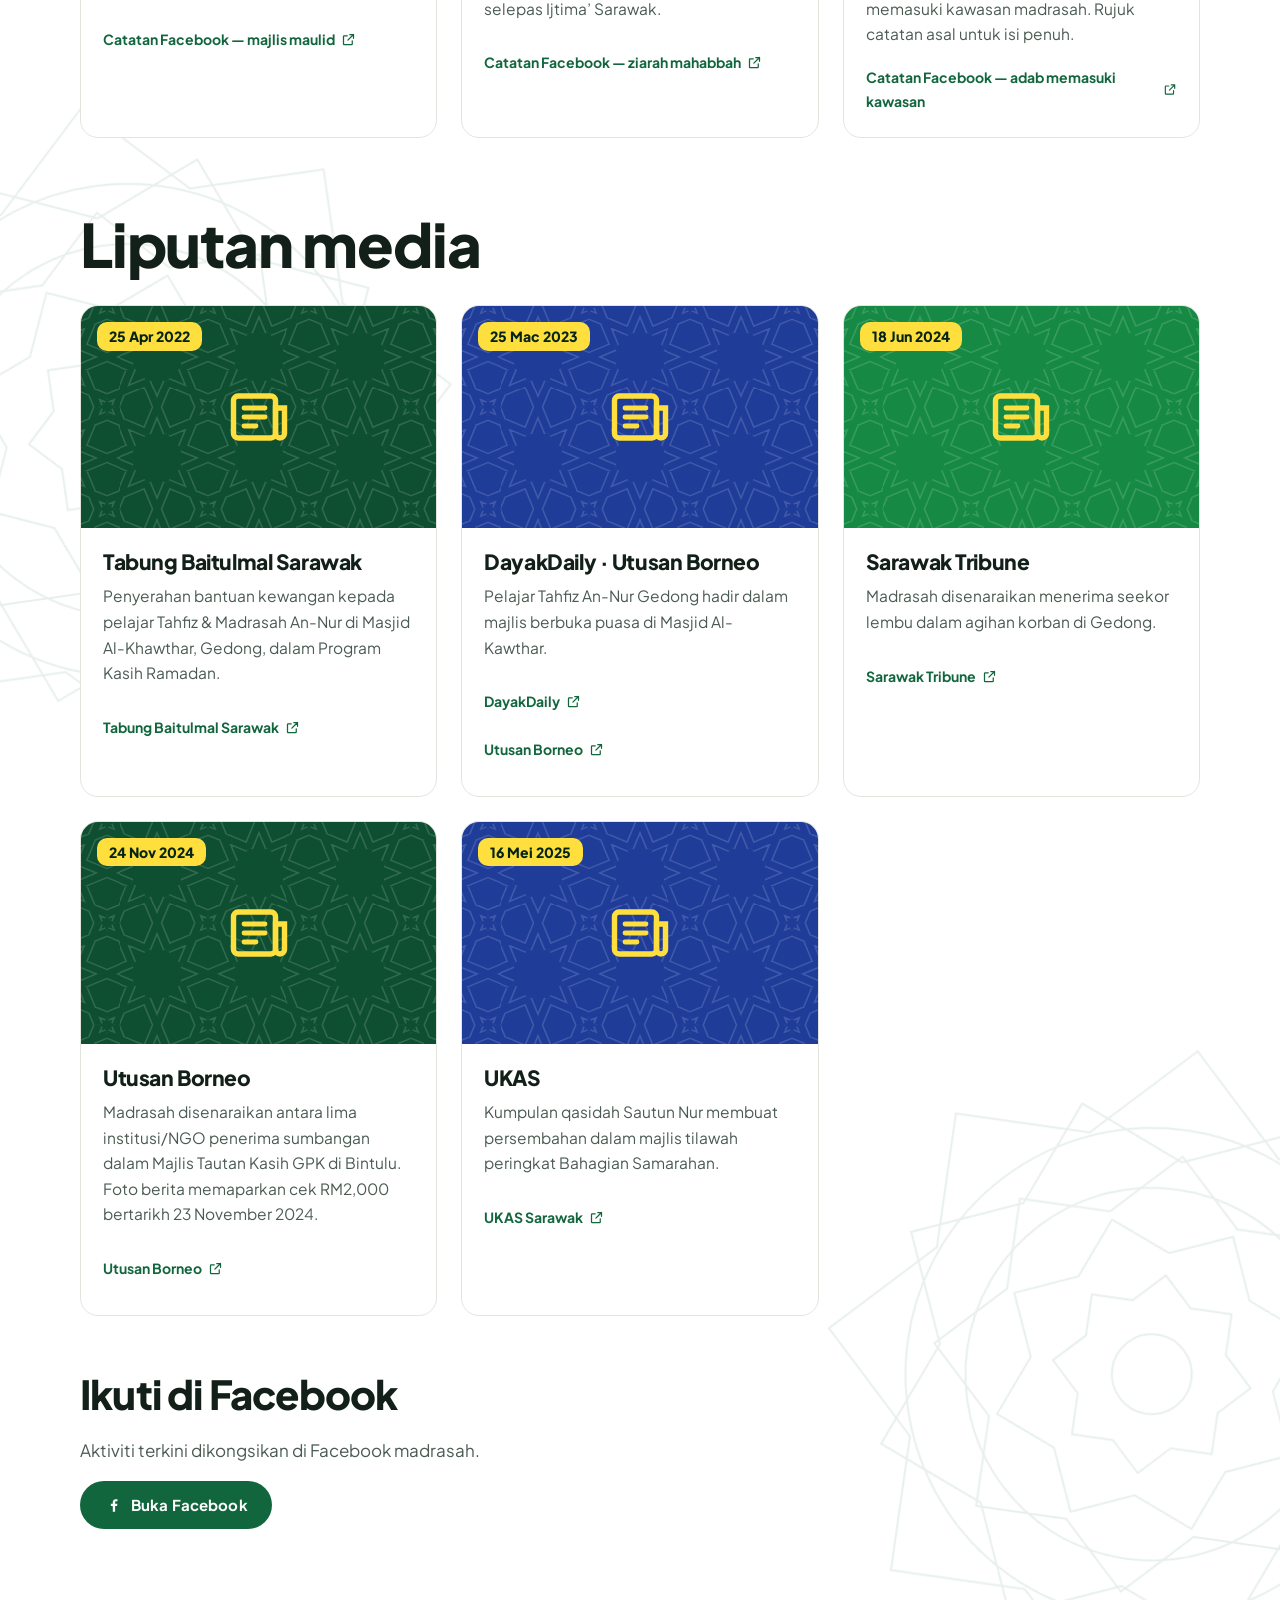
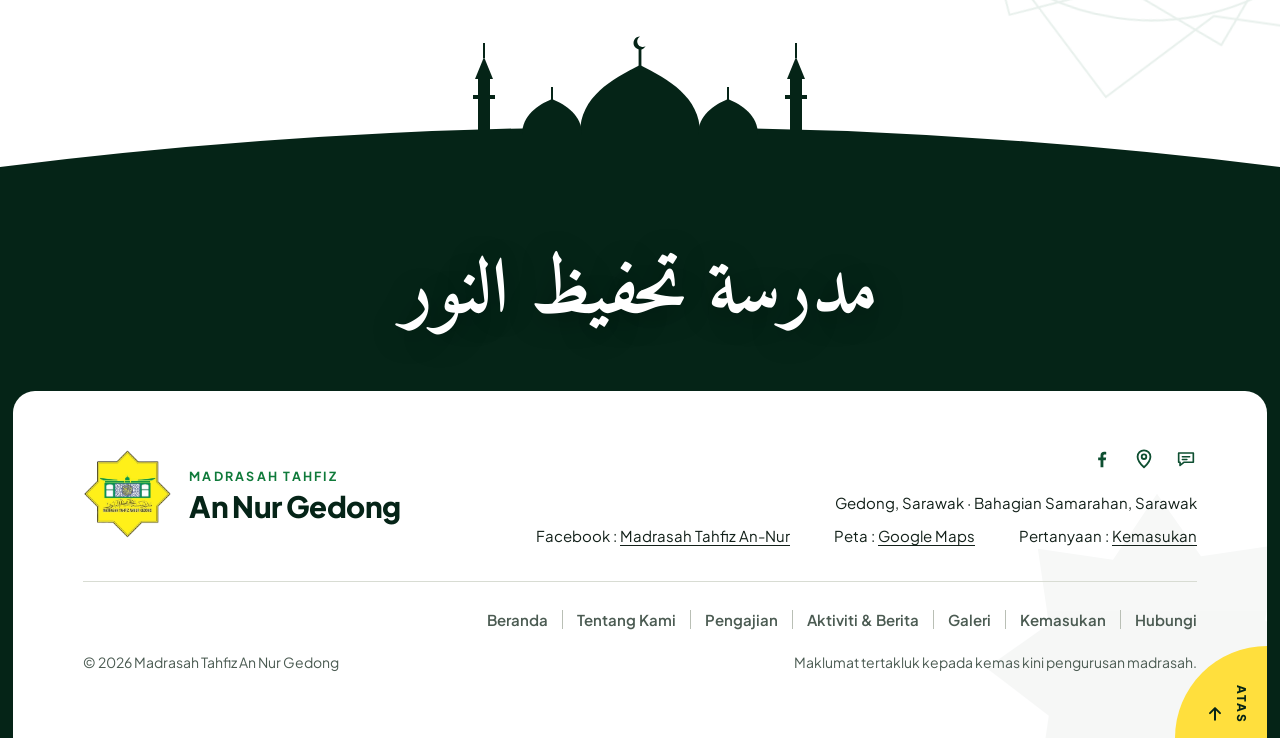
==== commit e48a44f1: "Buang foto jalur footer dan rendahkan nama Arab supaya dekat dengan kad putih Co-Authored-By: Claude" ====
--- a/aktiviti.html
+++ b/aktiviti.html
@@ -12,7 +12,7 @@
   <link rel="preconnect" href="https://fonts.googleapis.com">
   <link rel="preconnect" href="https://fonts.gstatic.com" crossorigin>
   <link rel="stylesheet" href="https://fonts.googleapis.com/css2?family=Amiri:wght@400;700&family=Plus+Jakarta+Sans:wght@400;500;600;700;800&display=swap">
-  <link rel="stylesheet" href="assets/css/gaya.css?v=20261022i">
+  <link rel="stylesheet" href="assets/css/gaya.css?v=20261022k">
 </head>
 <body data-halaman="aktiviti">
   <div id="kepala"></div>
@@ -20,7 +20,7 @@
     <noscript><div style="padding:40px 20px;text-align:center">Sila hidupkan JavaScript untuk memaparkan laman ini.</div></noscript>
   </main>
   <div id="kaki"></div>
-  <script src="kandungan/kandungan.js?v=20261022i"></script>
-  <script src="assets/js/app.js?v=20261022i"></script>
+  <script src="kandungan/kandungan.js?v=20261022k"></script>
+  <script src="assets/js/app.js?v=20261022k"></script>
 </body>
 </html>
--- a/assets/css/gaya.css
+++ b/assets/css/gaya.css
@@ -657,10 +657,8 @@
 .kaki__siluet .masjid g { fill: var(--hijau-950); }
 @media (max-width: 860px) { .kaki__siluet .gelombang { height: 60px; } .kaki__siluet .masjid { bottom: 30px; } }
 #utama > .seksyen:last-child, #utama > section:last-child { padding-bottom: clamp(150px, 15vw, 200px); }
-.kaki__jalur { position: relative; height: clamp(150px, 20vw, 260px); overflow: hidden; display: grid; place-items: center; }
-.kaki__jalur img { position: absolute; inset: 0; width: 100%; height: 100%; object-fit: cover; object-position: center 35%; }
-.kaki__jalur::after { content: ""; position: absolute; inset: 0; background: linear-gradient(180deg, var(--hijau-950) 0%, rgba(5,36,23,.5) 45%, rgba(5,36,23,.85) 100%); }
-.kaki__jalur p { position: relative; z-index: 1; margin: 0 0 24px; font-family: var(--fon-arab); font-size: clamp(40px, 7vw, 92px); color: #fff; font-weight: 700; text-shadow: 0 4px 30px rgba(0,0,0,.35); }
+.kaki__jalur { position: relative; padding: clamp(28px, 3vw, 44px) 0 clamp(60px, 6vw, 76px); overflow: hidden; display: grid; place-items: center; }
+.kaki__jalur p { position: relative; z-index: 1; margin: 0; line-height: 1.5; font-family: var(--fon-arab); font-size: clamp(40px, 6vw, 80px); color: #fff; font-weight: 700; text-shadow: 0 4px 30px rgba(0,0,0,.35); }
 .kaki__bingkai { position: relative; z-index: 2; margin-top: -36px; padding: 0 clamp(8px, 1vw, 16px); }
 .kaki__kad { position: relative; overflow: hidden; background: #fff; border-radius: 22px 22px 0 0; padding: clamp(32px, 4vw, 48px) clamp(20px, 5.5vw, 96px) clamp(56px, 5vw, 72px); }
 .kaki__tera { position: absolute; right: -110px; bottom: -150px; width: 440px; height: 440px; color: var(--hijau-950); opacity: .03; pointer-events: none; }
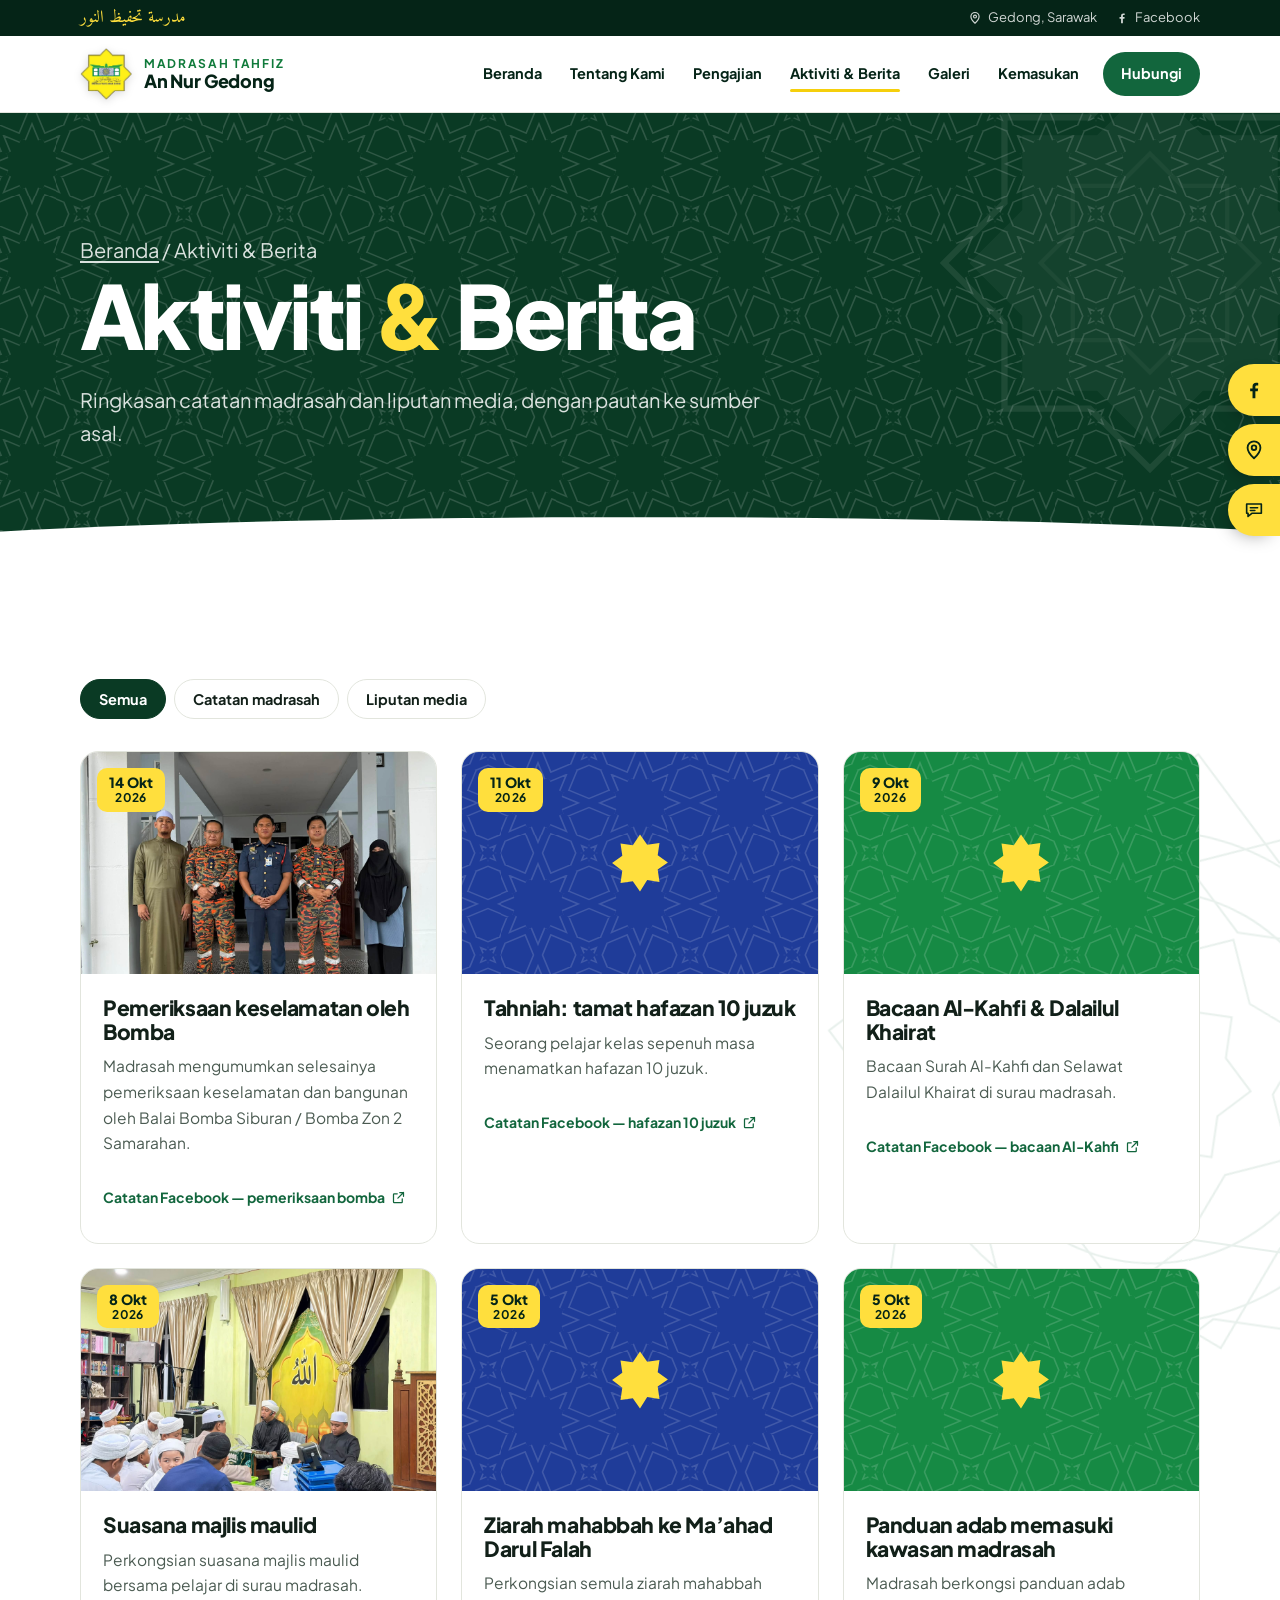
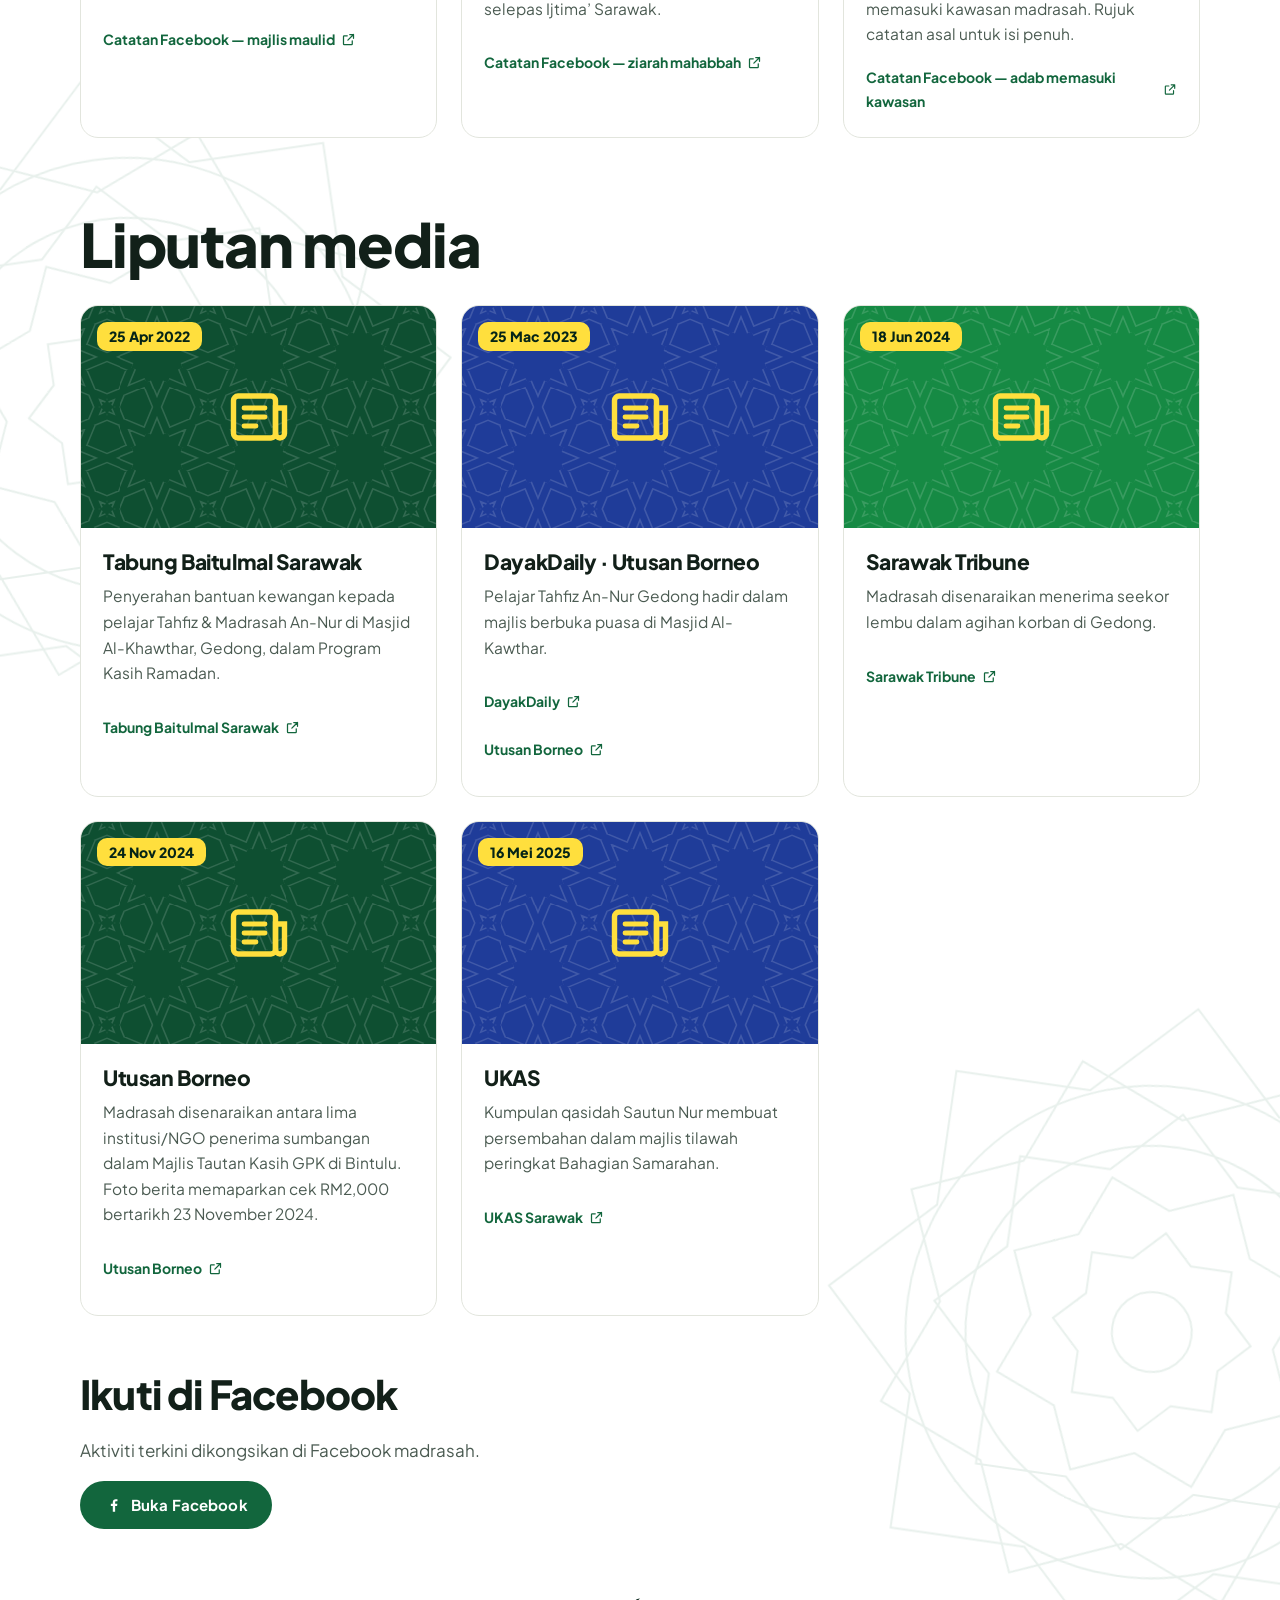
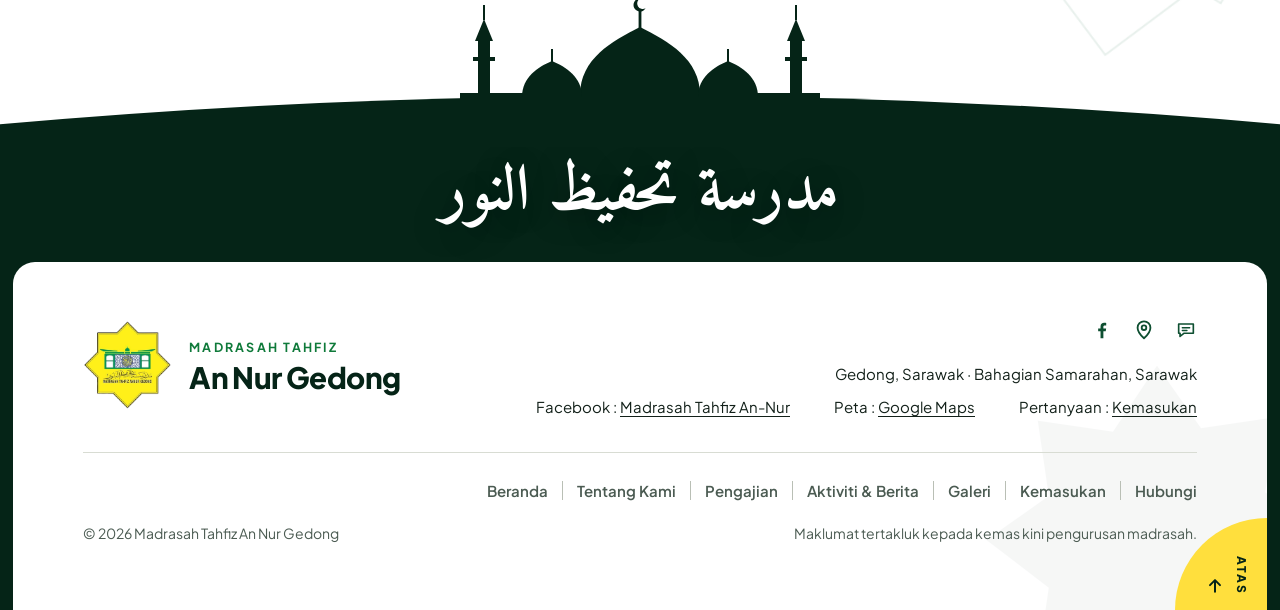
==== commit 05b06157: "Betulkan jajaran butang pantas dan padatkan footer (masjid, tulisan Jawi, ruang) Co-Authored-By: Cla" ====
--- a/aktiviti.html
+++ b/aktiviti.html
@@ -12,7 +12,7 @@
   <link rel="preconnect" href="https://fonts.googleapis.com">
   <link rel="preconnect" href="https://fonts.gstatic.com" crossorigin>
   <link rel="stylesheet" href="https://fonts.googleapis.com/css2?family=Amiri:wght@400;700&family=Plus+Jakarta+Sans:wght@400;500;600;700;800&display=swap">
-  <link rel="stylesheet" href="assets/css/gaya.css?v=20261022k">
+  <link rel="stylesheet" href="assets/css/gaya.css?v=20261022m">
 </head>
 <body data-halaman="aktiviti">
   <div id="kepala"></div>
@@ -20,7 +20,7 @@
     <noscript><div style="padding:40px 20px;text-align:center">Sila hidupkan JavaScript untuk memaparkan laman ini.</div></noscript>
   </main>
   <div id="kaki"></div>
-  <script src="kandungan/kandungan.js?v=20261022k"></script>
-  <script src="assets/js/app.js?v=20261022k"></script>
+  <script src="kandungan/kandungan.js?v=20261022m"></script>
+  <script src="assets/js/app.js?v=20261022m"></script>
 </body>
 </html>
--- a/assets/css/gaya.css
+++ b/assets/css/gaya.css
@@ -635,7 +635,7 @@
 @media (max-width: 900px) { .grid-hubungi { grid-template-columns: 1fr; } .kad-hubungi, .kad-hubungi:first-child { border-left: 0; padding: 24px 0; } .kad-hubungi + .kad-hubungi { border-top: 1px solid var(--garis); } .peta-ganti { aspect-ratio: 4 / 3; } }
 
 /* ---------- Butang pantas (sisi kanan) ---------- */
-.pantas { position: fixed; right: 0; top: 50%; transform: translateY(-50%); z-index: 90; display: flex; flex-direction: column; gap: 8px; }
+.pantas { position: fixed; right: 0; top: 50%; transform: translateY(-50%); z-index: 90; display: flex; flex-direction: column; align-items: flex-end; gap: 8px; }
 .pantas a {
   position: relative; display: flex; align-items: center; justify-content: flex-start; gap: 10px; width: 52px; height: 52px; padding-left: 15px;
   background: var(--kuning-400); color: var(--hijau-950); border-radius: 26px 0 0 26px; text-decoration: none; overflow: hidden; white-space: nowrap;
@@ -651,14 +651,14 @@
 .kaki { background-color: var(--hijau-950); position: relative; }
 /* Pembahagi: siluet masjid di atas lengkung hijau, menimpa hujung seksyen sebelum footer */
 .kaki__siluet { position: absolute; left: 0; right: 0; bottom: calc(100% - 1px); z-index: 3; pointer-events: none; }
-.kaki__siluet .gelombang { display: block; width: 100%; height: 90px; }
+.kaki__siluet .gelombang { display: block; width: 100%; height: 64px; }
 .kaki__siluet .gelombang path { fill: var(--hijau-950); }
-.kaki__siluet .masjid { position: absolute; left: 50%; bottom: 44px; width: min(440px, 70vw); transform: translateX(-50%); }
+.kaki__siluet .masjid { position: absolute; left: 50%; bottom: 30px; width: min(440px, 70vw); transform: translateX(-50%); }
 .kaki__siluet .masjid g { fill: var(--hijau-950); }
-@media (max-width: 860px) { .kaki__siluet .gelombang { height: 60px; } .kaki__siluet .masjid { bottom: 30px; } }
-#utama > .seksyen:last-child, #utama > section:last-child { padding-bottom: clamp(150px, 15vw, 200px); }
-.kaki__jalur { position: relative; padding: clamp(28px, 3vw, 44px) 0 clamp(60px, 6vw, 76px); overflow: hidden; display: grid; place-items: center; }
-.kaki__jalur p { position: relative; z-index: 1; margin: 0; line-height: 1.5; font-family: var(--fon-arab); font-size: clamp(40px, 6vw, 80px); color: #fff; font-weight: 700; text-shadow: 0 4px 30px rgba(0,0,0,.35); }
+@media (max-width: 860px) { .kaki__siluet .gelombang { height: 48px; } .kaki__siluet .masjid { bottom: 22px; } }
+#utama > .seksyen:last-child, #utama > section:last-child { padding-bottom: clamp(110px, 11vw, 150px); }
+.kaki__jalur { position: relative; padding: 0 0 clamp(44px, 4.5vw, 56px); overflow: hidden; display: grid; place-items: center; }
+.kaki__jalur p { position: relative; z-index: 1; margin: 0; line-height: 1.5; font-family: var(--fon-arab); font-size: clamp(36px, 5vw, 64px); color: #fff; font-weight: 700; text-shadow: 0 4px 30px rgba(0,0,0,.35); }
 .kaki__bingkai { position: relative; z-index: 2; margin-top: -36px; padding: 0 clamp(8px, 1vw, 16px); }
 .kaki__kad { position: relative; overflow: hidden; background: #fff; border-radius: 22px 22px 0 0; padding: clamp(32px, 4vw, 48px) clamp(20px, 5.5vw, 96px) clamp(56px, 5vw, 72px); }
 .kaki__tera { position: absolute; right: -110px; bottom: -150px; width: 440px; height: 440px; color: var(--hijau-950); opacity: .03; pointer-events: none; }
